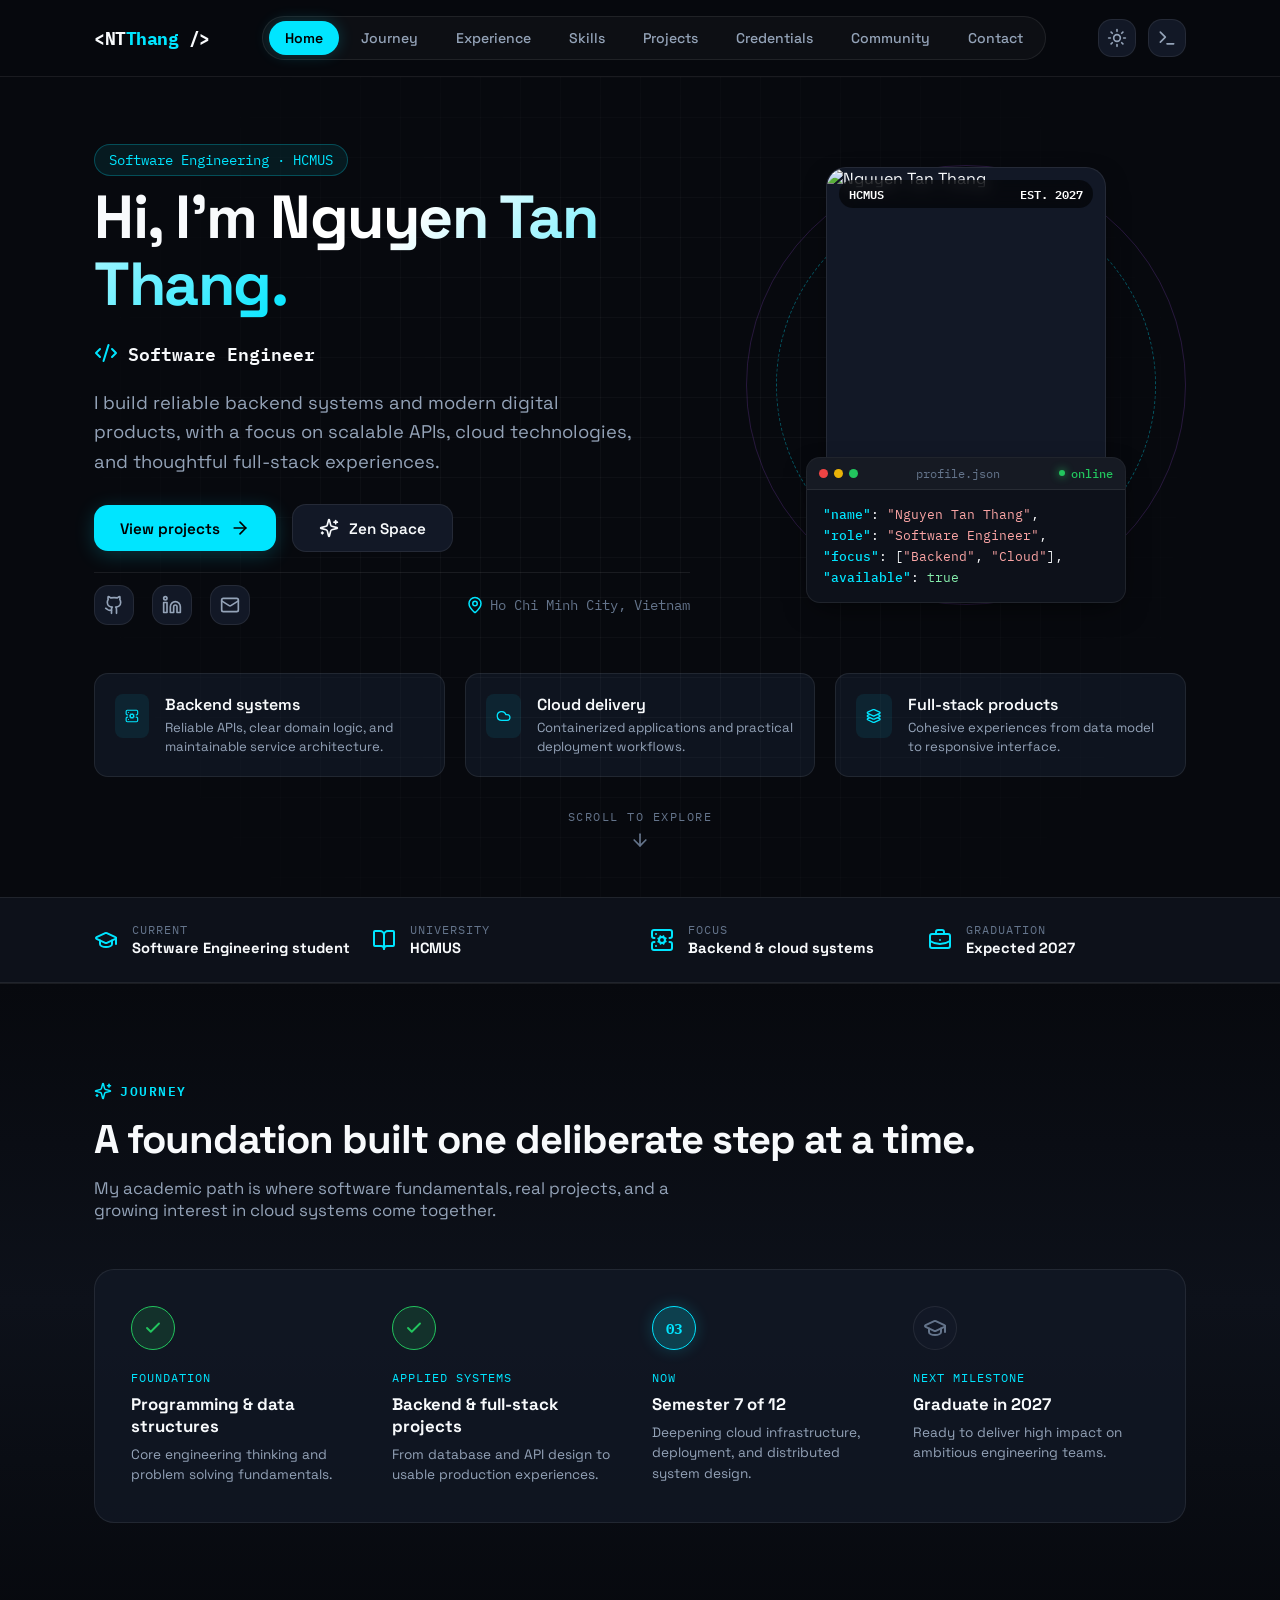
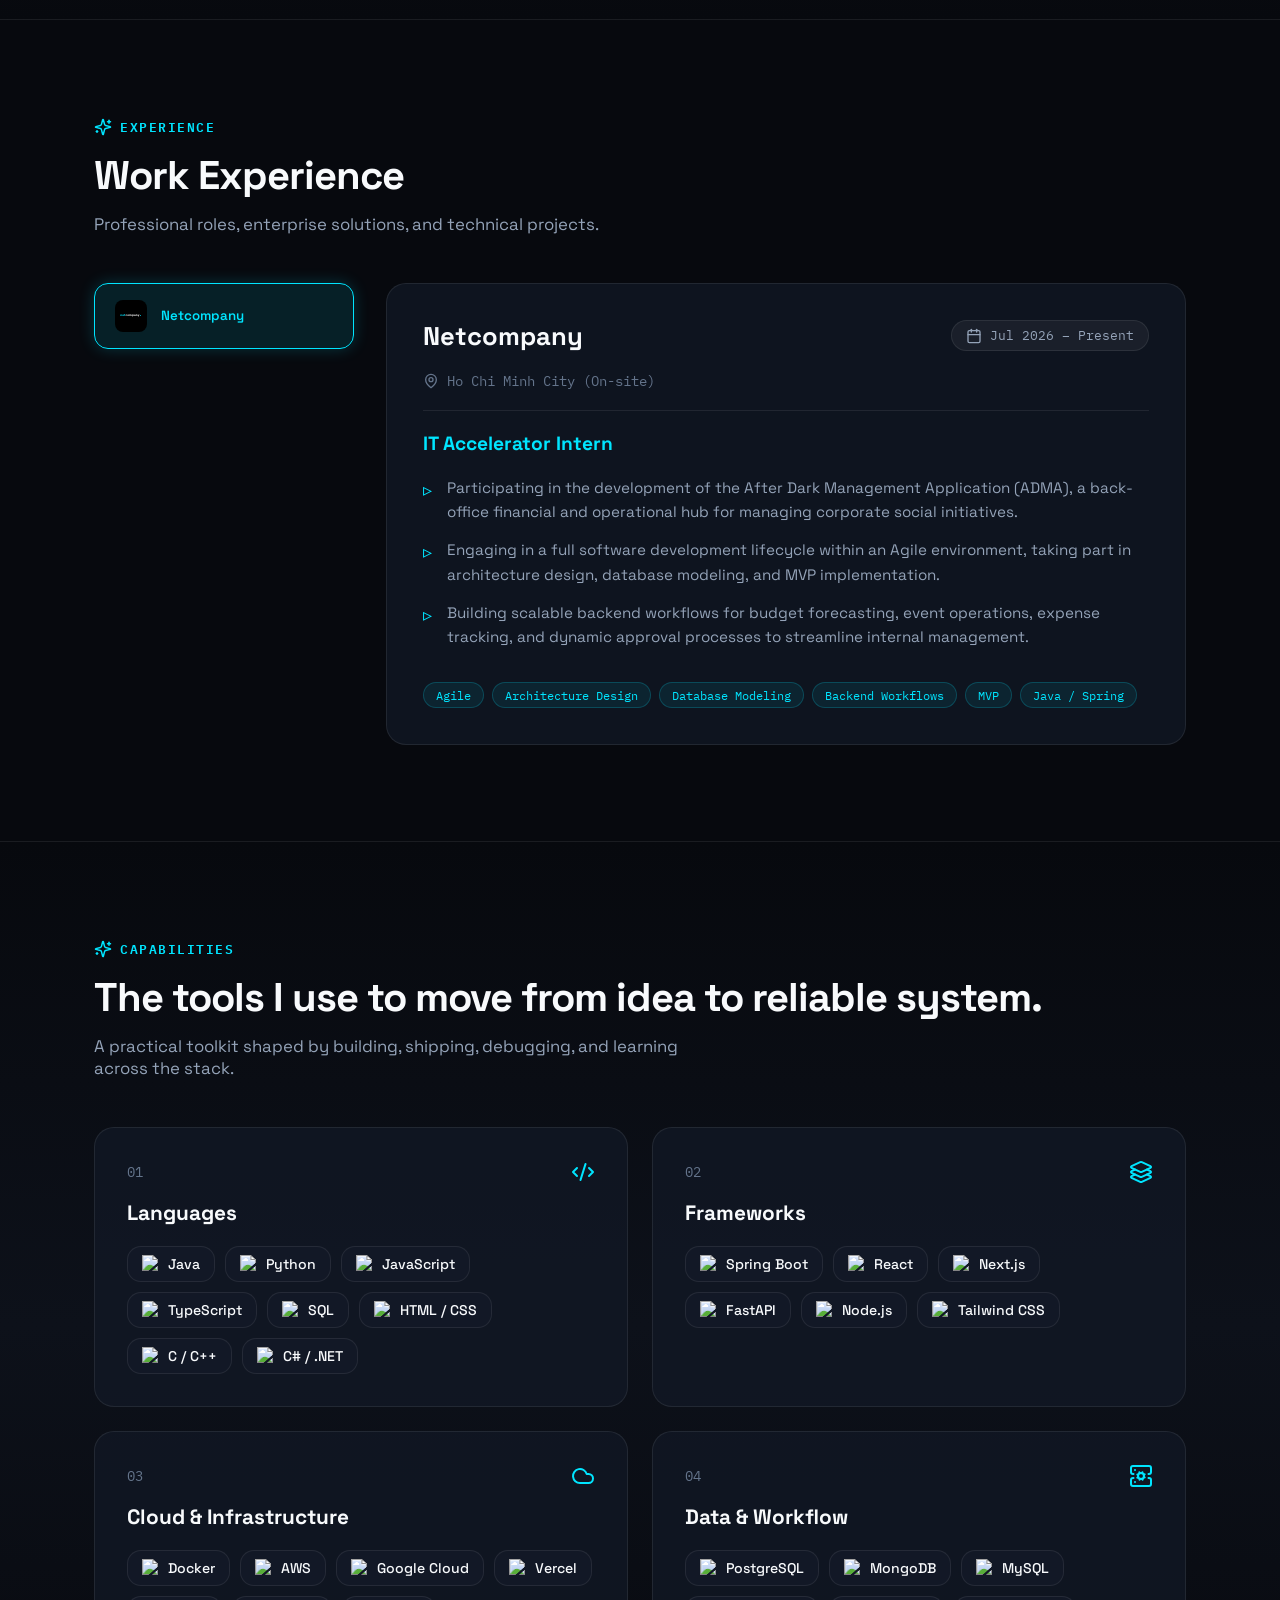
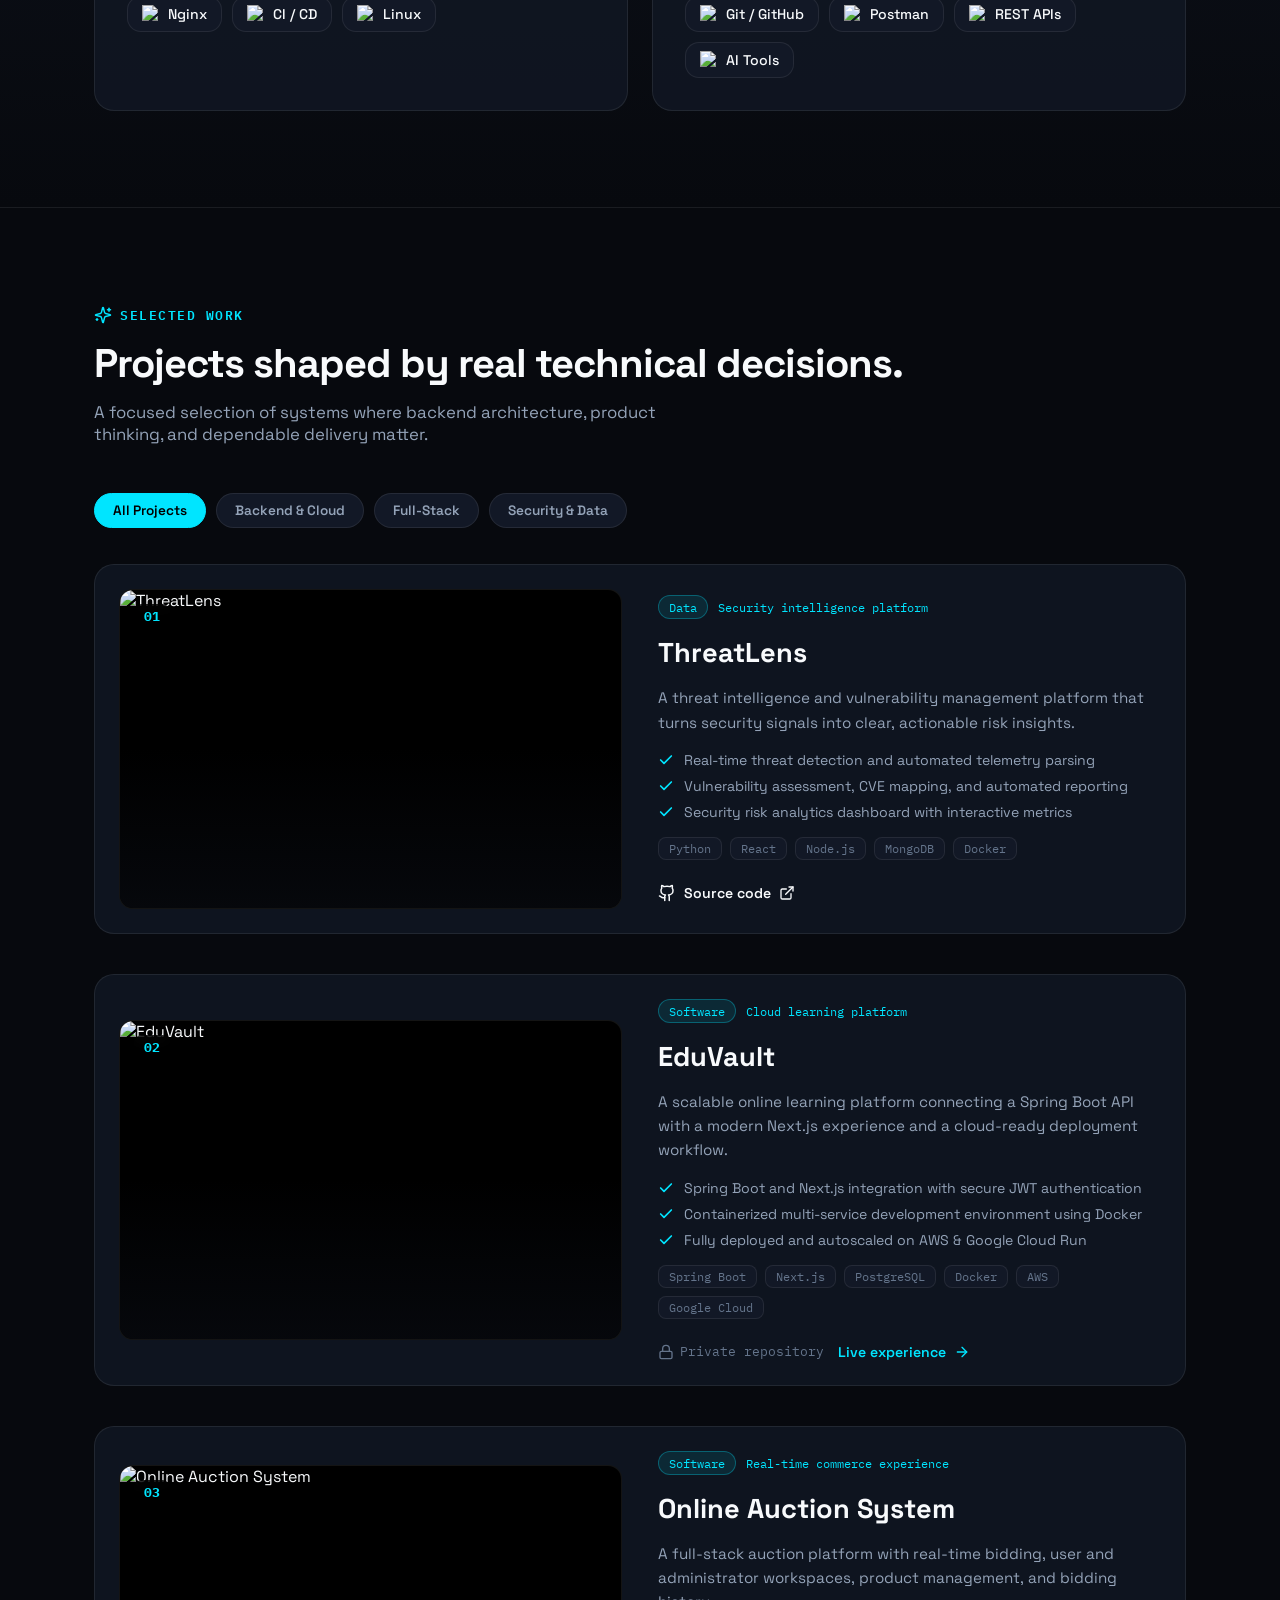
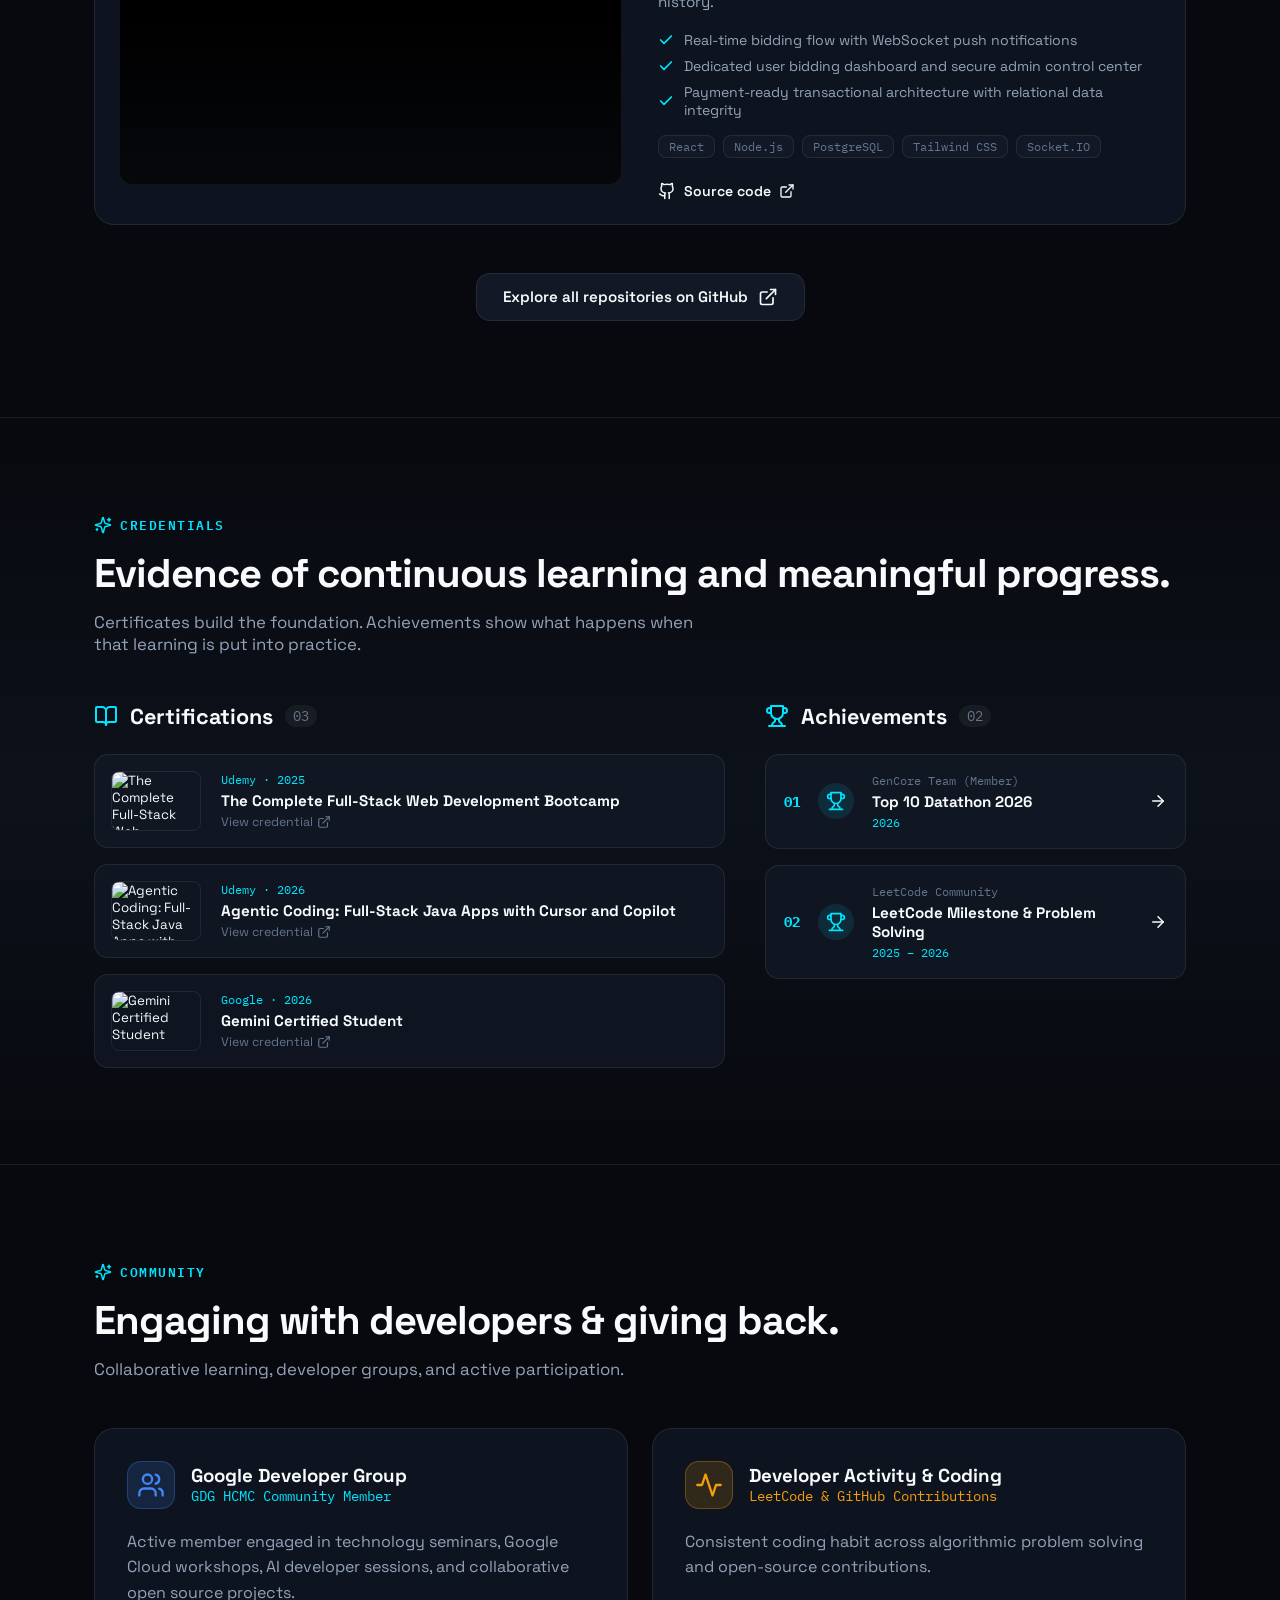
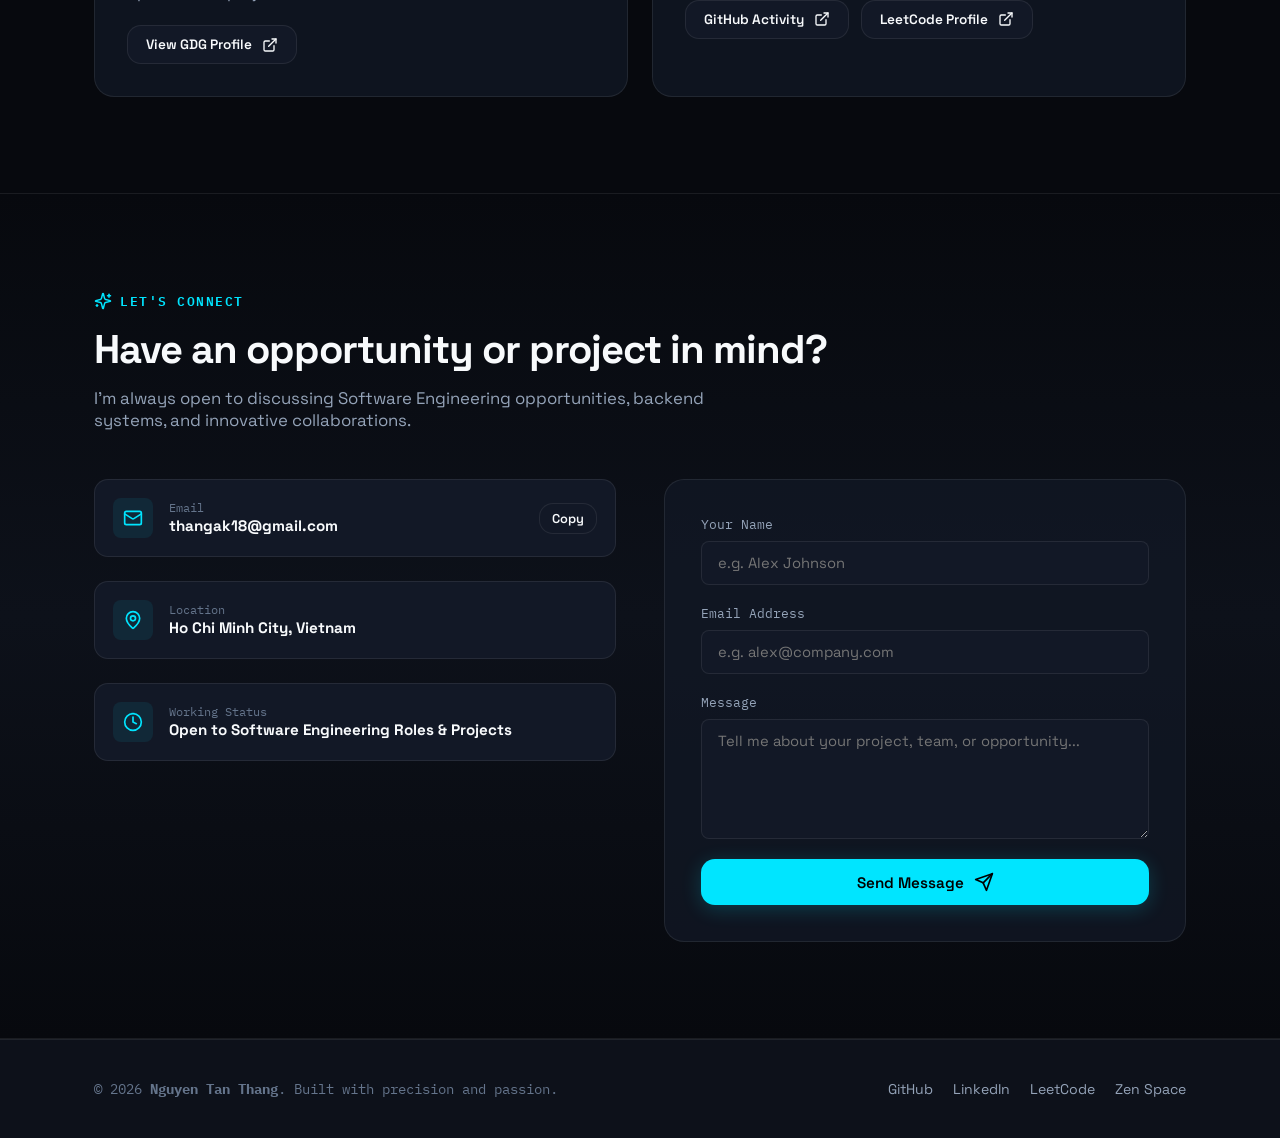
==== index.html @ dc9d1cc6 "feat: initial commit modern personal portfolio website" ====
<!DOCTYPE html>
<html lang="en" data-theme="dark">
<head>
  <meta charset="UTF-8" />
  <meta name="viewport" content="width=device-width, initial-scale=1.0" />
  
  <title>Nguyen Tan Thang - Software Engineer | Portfolio</title>
  <meta name="description" content="Software Engineer focused on Backend systems, Cloud technologies, and Scalable APIs. View portfolio, projects, and credentials." />
  <meta name="author" content="Nguyen Tan Thang" />
  <meta name="keywords" content="Software Engineer, Backend Developer, Full Stack Developer, HCMUS, Java, Spring Boot, Next.js, Cloud" />

  <!-- Open Graph / Meta -->
  <meta property="og:title" content="Nguyen Tan Thang - Software Engineer | Portfolio" />
  <meta property="og:description" content="Software Engineer focused on Backend systems, Cloud technologies, and Scalable APIs." />
  <meta property="og:type" content="website" />
  <meta property="og:url" content="https://thangak18.github.io/" />

  <!-- Stylesheet -->
  <link rel="stylesheet" href="css/style.css" />
  <link rel="icon" href="data:image/svg+xml,<svg xmlns=%22http://www.w3.org/2000/svg%22 viewBox=%220 0 100 100%22><text y=%22.9em%22 font-size=%2290%22>⚡</text></svg>" />
</head>

<body>
  <!-- Top Scroll Progress Indicator -->
  <div class="scroll-progress"></div>

  <!-- Site Header -->
  <header class="site-header">
    <div class="site-header-inner">
      <a class="site-logo" href="#home" aria-label="Portfolio Home">
        <span>&lt;NT<span class="logo-highlight">Thang</span> /&gt;</span>
      </a>

      <!-- Desktop Navigation Menu -->
      <nav class="desktop-nav" aria-label="Primary Navigation">
        <a href="#home" class="is-active">Home</a>
        <a href="#journey">Journey</a>
        <a href="#experience">Experience</a>
        <a href="#skills">Skills</a>
        <a href="#projects">Projects</a>
        <a href="#certificates">Credentials</a>
        <a href="#community">Community</a>
        <a href="#contact">Contact</a>
      </nav>

      <!-- Header Actions -->
      <div class="header-actions">
        <!-- Theme Toggle Button -->
        <button type="button" class="theme-toggle-btn" id="theme-toggle-btn" aria-label="Toggle light or dark theme" title="Toggle theme">
          <svg xmlns="http://www.w3.org/2000/svg" width="20" height="20" viewBox="0 0 24 24" fill="none" stroke="currentColor" stroke-width="2" stroke-linecap="round" stroke-linejoin="round"><circle cx="12" cy="12" r="4"/><path d="M12 2v2"/><path d="M12 20v2"/><path d="m4.93 4.93 1.41 1.41"/><path d="m17.66 17.66 1.41 1.41"/><path d="M2 12h2"/><path d="M20 12h2"/><path d="m6.34 17.66-1.41 1.41"/><path d="m19.07 4.93-1.41 1.41"/></svg>
        </button>

        <!-- CLI Launcher in header -->
        <button type="button" class="cli-toggle-btn" id="terminal-launcher-btn" aria-label="Open Interactive CLI Terminal" title="Open Interactive Terminal (Ctrl + K)">
          <svg xmlns="http://www.w3.org/2000/svg" width="20" height="20" viewBox="0 0 24 24" fill="none" stroke="currentColor" stroke-width="2" stroke-linecap="round" stroke-linejoin="round"><polyline points="4 17 10 11 4 5"></polyline><line x1="12" y1="19" x2="20" y2="19"></line></svg>
        </button>

        <!-- Mobile Menu Toggle Button -->
        <button type="button" class="menu-button" aria-label="Toggle mobile menu">
          <svg xmlns="http://www.w3.org/2000/svg" width="24" height="24" viewBox="0 0 24 24" fill="none" stroke="currentColor" stroke-width="2" stroke-linecap="round" stroke-linejoin="round"><line x1="4" x2="20" y1="12" y2="12"></line><line x1="4" x2="20" y1="6" y2="6"></line><line x1="4" x2="20" y1="18" y2="18"></line></svg>
        </button>
      </div>
    </div>

    <!-- Mobile Drawer Navigation -->
    <div class="mobile-menu">
      <div>
        <div class="mobile-menu-label">Navigation</div>
        <nav aria-label="Mobile Navigation">
          <a href="#home" class="is-active"><span>01</span> Home</a>
          <a href="#journey"><span>02</span> Journey</a>
          <a href="#experience"><span>03</span> Experience</a>
          <a href="#skills"><span>04</span> Skills</a>
          <a href="#projects"><span>05</span> Projects</a>
          <a href="#certificates"><span>06</span> Credentials</a>
          <a href="#community"><span>07</span> Community</a>
          <a href="#contact"><span>08</span> Contact</a>
        </nav>
      </div>

      <a href="assets/images/personal.jpg" target="_blank" class="mobile-resume-link">
        <svg xmlns="http://www.w3.org/2000/svg" width="20" height="20" viewBox="0 0 24 24" fill="none" stroke="currentColor" stroke-width="2" stroke-linecap="round" stroke-linejoin="round"><path d="M21 15v4a2 2 0 0 1-2 2H5a2 2 0 0 1-2-2v-4"></path><polyline points="7 10 12 15 17 10"></polyline><line x1="12" x2="12" y1="15" y2="3"></line></svg>
        Download Resume
      </a>
    </div>
  </header>

  <!-- Main Content Shell -->
  <main>
    <!-- ====================================================================
         1. Hero Section
         ==================================================================== -->
    <section id="home" class="hero-section">
      <div class="hero-grid-pattern" aria-hidden="true"></div>
      
      <div class="portfolio-container">
        <div class="hero-layout">
          <!-- Left Column: Copy & Actions -->
          <div class="hero-copy">
            <div>
              <p class="hero-overline" id="hero-overline">Software Engineering · HCMUS</p>
              <h1 id="hero-headline">Hi, I'm <span>Nguyen Tan Thang.</span></h1>
            </div>

            <div class="hero-role">
              <svg xmlns="http://www.w3.org/2000/svg" width="24" height="24" viewBox="0 0 24 24" fill="none" stroke="currentColor" stroke-width="2" stroke-linecap="round" stroke-linejoin="round"><path d="m18 16 4-4-4-4"></path><path d="m6 8-4 4 4 4"></path><path d="m14.5 4-5 16"></path></svg>
              <span id="hero-role-text">Software Engineer</span>
            </div>

            <p class="hero-description" id="hero-desc">
              I build reliable backend systems and modern digital products, with a focus on scalable APIs, cloud technologies, and thoughtful full-stack experiences.
            </p>

            <div class="hero-actions">
              <a class="portfolio-button portfolio-button-primary" href="#projects">
                View projects
                <svg xmlns="http://www.w3.org/2000/svg" width="20" height="20" viewBox="0 0 24 24" fill="none" stroke="currentColor" stroke-width="2" stroke-linecap="round" stroke-linejoin="round"><path d="M5 12h14"></path><path d="m12 5 7 7-7 7"></path></svg>
              </a>

              <a class="portfolio-button portfolio-button-secondary" href="immersive.html">
                <svg xmlns="http://www.w3.org/2000/svg" width="20" height="20" viewBox="0 0 24 24" fill="none" stroke="currentColor" stroke-width="2" stroke-linecap="round" stroke-linejoin="round"><path d="M9.937 15.5A2 2 0 0 0 8.5 14.063l-6.135-1.582a.5.5 0 0 1 0-.962L8.5 9.936A2 2 0 0 0 9.937 8.5l1.582-6.135a.5.5 0 0 1 .963 0L14.063 8.5A2 2 0 0 0 15.5 9.937l6.135 1.581a.5.5 0 0 1 0 .964L15.5 14.063a2 2 0 0 0-1.437 1.437l-1.582 6.135a.5.5 0 0 1-.963 0z"></path><path d="M20 3v4"></path><path d="M22 5h-4"></path><path d="M4 17v2"></path><path d="M5 18H3"></path></svg>
                Zen Space
              </a>
            </div>

            <div class="hero-socials" aria-label="Social Links">
              <a id="social-github" href="https://github.com/thangak18" target="_blank" rel="noopener noreferrer" aria-label="GitHub Profile" title="GitHub">
                <svg xmlns="http://www.w3.org/2000/svg" width="20" height="20" viewBox="0 0 24 24" fill="none" stroke="currentColor" stroke-width="2" stroke-linecap="round" stroke-linejoin="round"><path d="M15 22v-4a4.8 4.8 0 0 0-1-3.5c3 0 6-2 6-5.5.08-1.25-.27-2.48-1-3.5.28-1.15.28-2.35 0-3.5 0 0-1 0-3 1.5-2.64-.5-5.36-.5-8 0C6 2 5 2 5 2c-.3 1.15-.3 2.35 0 3.5A5.403 5.403 0 0 0 4 9c0 3.5 3 5.5 6 5.5-.39.49-.68 1.05-.85 1.65-.17.6-.22 1.23-.15 1.85v4"></path><path d="M9 18c-4.51 2-5-2-7-2"></path></svg>
              </a>

              <a id="social-linkedin" href="https://www.linkedin.com/in/th%E1%BA%AFng-nguy%E1%BB%85n-598741283/" target="_blank" rel="noopener noreferrer" aria-label="LinkedIn Profile" title="LinkedIn">
                <svg xmlns="http://www.w3.org/2000/svg" width="20" height="20" viewBox="0 0 24 24" fill="none" stroke="currentColor" stroke-width="2" stroke-linecap="round" stroke-linejoin="round"><path d="M16 8a6 6 0 0 1 6 6v7h-4v-7a2 2 0 0 0-2-2 2 2 0 0 0-2 2v7h-4v-7a6 6 0 0 1 6-6z"></path><rect width="4" height="12" x="2" y="9"></rect><circle cx="4" cy="4" r="2"></circle></svg>
              </a>

              <a id="social-email" href="mailto:thangak18@gmail.com" aria-label="Email Contact" title="Send Email">
                <svg xmlns="http://www.w3.org/2000/svg" width="20" height="20" viewBox="0 0 24 24" fill="none" stroke="currentColor" stroke-width="2" stroke-linecap="round" stroke-linejoin="round"><rect width="20" height="16" x="2" y="4" rx="2"></rect><path d="m22 7-8.97 5.7a1.94 1.94 0 0 1-2.06 0L2 7"></path></svg>
              </a>

              <span class="hero-location">
                <svg xmlns="http://www.w3.org/2000/svg" width="18" height="18" viewBox="0 0 24 24" fill="none" stroke="currentColor" stroke-width="2" stroke-linecap="round" stroke-linejoin="round"><path d="M20 10c0 4.993-5.539 10.193-7.399 11.799a1 1 0 0 1-1.202 0C9.539 20.193 4 14.993 4 10a8 8 0 0 1 16 0"></path><circle cx="12" cy="10" r="3"></circle></svg>
                <span id="hero-location-text">Ho Chi Minh City, Vietnam</span>
              </span>
            </div>
          </div>

          <!-- Right Column: Visual Portrait & Terminal Overlay -->
          <div class="hero-visual" aria-label="Nguyen Tan Thang profile visual">
            <div class="portrait-orbit portrait-orbit-one" aria-hidden="true"></div>
            <div class="portrait-orbit portrait-orbit-two" aria-hidden="true"></div>

            <div class="portrait-frame">
              <div class="portrait-meta">
                <span>HCMUS</span>
                <span>EST. 2027</span>
              </div>
              <img src="assets/images/personal.jpg" alt="Nguyen Tan Thang" loading="eager" />
              <div class="portrait-fade" aria-hidden="true"></div>
            </div>

            <!-- Terminal Box Preview -->
            <div class="profile-terminal">
              <div class="terminal-bar">
                <div class="terminal-dots">
                  <span></span><span></span><span></span>
                </div>
                <span>profile.json</span>
                <span class="terminal-status"><i></i> online</span>
              </div>

              <div class="terminal-code">
                <p><b>"name"</b>: <span>"Nguyen Tan Thang"</span>,</p>
                <p><b>"role"</b>: <span>"Software Engineer"</span>,</p>
                <p><b>"focus"</b>: [<span>"Backend"</span>, <span>"Cloud"</span>],</p>
                <p><b>"available"</b>: <em>true</em></p>
              </div>
            </div>
          </div>
        </div>

        <!-- 3 Highlight Focus Cards -->
        <div class="focus-list" id="focus-list-container">
          <!-- Dynamically populated from config.js -->
        </div>

        <!-- Scroll Indicator -->
        <a class="scroll-cue" href="#journey">
          <span>Scroll to explore</span>
          <svg xmlns="http://www.w3.org/2000/svg" width="20" height="20" viewBox="0 0 24 24" fill="none" stroke="currentColor" stroke-width="2" stroke-linecap="round" stroke-linejoin="round"><path d="M12 5v14"></path><path d="m19 12-7 7-7-7"></path></svg>
        </a>
      </div>
    </section>

    <!-- ====================================================================
         Profile Quick Strip
         ==================================================================== -->
    <div class="profile-strip">
      <div class="portfolio-container">
        <div class="profile-strip-grid" id="quick-strip-grid">
          <!-- Dynamically populated from config.js -->
        </div>
      </div>
    </div>

    <!-- ====================================================================
         2. Journey / Academic Roadmap Section
         ==================================================================== -->
    <section id="journey" class="portfolio-section section-surface">
      <div class="portfolio-container">
        <div class="section-heading">
          <div class="section-kicker">
            <svg class="kicker-icon" xmlns="http://www.w3.org/2000/svg" width="24" height="24" viewBox="0 0 24 24" fill="none" stroke="currentColor" stroke-width="2" stroke-linecap="round" stroke-linejoin="round"><path d="M9.937 15.5A2 2 0 0 0 8.5 14.063l-6.135-1.582a.5.5 0 0 1 0-.962L8.5 9.936A2 2 0 0 0 9.937 8.5l1.582-6.135a.5.5 0 0 1 .963 0L14.063 8.5A2 2 0 0 0 15.5 9.937l6.135 1.581a.5.5 0 0 1 0 .964L15.5 14.063a2 2 0 0 0-1.437 1.437l-1.582 6.135a.5.5 0 0 1-.963 0z"></path><path d="M20 3v4"></path><path d="M22 5h-4"></path><path d="M4 17v2"></path><path d="M5 18H3"></path></svg>
            <span>Journey</span>
          </div>
          <h2>A foundation built one deliberate step at a time.</h2>
          <p>My academic path is where software fundamentals, real projects, and a growing interest in cloud systems come together.</p>
        </div>

        <div class="journey-panel" data-glow-card="true">
          <div class="journey-steps" id="journey-steps-container">
            <!-- Dynamically populated from config.js -->
          </div>
        </div>
      </div>
    </section>

    <!-- ====================================================================
         3. Work Experience Section
         ==================================================================== -->
    <section id="experience" class="portfolio-section">
      <div class="portfolio-container">
        <div class="section-heading">
          <div class="section-kicker">
            <svg class="kicker-icon" xmlns="http://www.w3.org/2000/svg" width="24" height="24" viewBox="0 0 24 24" fill="none" stroke="currentColor" stroke-width="2" stroke-linecap="round" stroke-linejoin="round"><path d="M9.937 15.5A2 2 0 0 0 8.5 14.063l-6.135-1.582a.5.5 0 0 1 0-.962L8.5 9.936A2 2 0 0 0 9.937 8.5l1.582-6.135a.5.5 0 0 1 .963 0L14.063 8.5A2 2 0 0 0 15.5 9.937l6.135 1.581a.5.5 0 0 1 0 .964L15.5 14.063a2 2 0 0 0-1.437 1.437l-1.582 6.135a.5.5 0 0 1-.963 0z"></path><path d="M20 3v4"></path><path d="M22 5h-4"></path><path d="M4 17v2"></path><path d="M5 18H3"></path></svg>
            <span>Experience</span>
          </div>
          <h2>Work Experience</h2>
          <p>Professional roles, enterprise solutions, and technical projects.</p>
        </div>

        <div class="experience-layout">
          <div class="experience-tabs" id="experience-tabs-container" role="tablist">
            <!-- Dynamically populated from config.js -->
          </div>

          <div id="experience-card-container">
            <!-- Dynamically populated from config.js -->
          </div>
        </div>
      </div>
    </section>

    <!-- ====================================================================
         4. Capabilities / Skills Section
         ==================================================================== -->
    <section id="skills" class="portfolio-section section-surface">
      <div class="portfolio-container">
        <div class="section-heading">
          <div class="section-kicker">
            <svg class="kicker-icon" xmlns="http://www.w3.org/2000/svg" width="24" height="24" viewBox="0 0 24 24" fill="none" stroke="currentColor" stroke-width="2" stroke-linecap="round" stroke-linejoin="round"><path d="M9.937 15.5A2 2 0 0 0 8.5 14.063l-6.135-1.582a.5.5 0 0 1 0-.962L8.5 9.936A2 2 0 0 0 9.937 8.5l1.582-6.135a.5.5 0 0 1 .963 0L14.063 8.5A2 2 0 0 0 15.5 9.937l6.135 1.581a.5.5 0 0 1 0 .964L15.5 14.063a2 2 0 0 0-1.437 1.437l-1.582 6.135a.5.5 0 0 1-.963 0z"></path><path d="M20 3v4"></path><path d="M22 5h-4"></path><path d="M4 17v2"></path><path d="M5 18H3"></path></svg>
            <span>Capabilities</span>
          </div>
          <h2>The tools I use to move from idea to reliable system.</h2>
          <p>A practical toolkit shaped by building, shipping, debugging, and learning across the stack.</p>
        </div>

        <div class="skills-grid" id="skills-grid-container">
          <!-- Dynamically populated from config.js -->
        </div>
      </div>
    </section>

    <!-- ====================================================================
         5. Projects / Selected Work Section
         ==================================================================== -->
    <section id="projects" class="portfolio-section">
      <div class="portfolio-container">
        <div class="section-heading">
          <div class="section-kicker">
            <svg class="kicker-icon" xmlns="http://www.w3.org/2000/svg" width="24" height="24" viewBox="0 0 24 24" fill="none" stroke="currentColor" stroke-width="2" stroke-linecap="round" stroke-linejoin="round"><path d="M9.937 15.5A2 2 0 0 0 8.5 14.063l-6.135-1.582a.5.5 0 0 1 0-.962L8.5 9.936A2 2 0 0 0 9.937 8.5l1.582-6.135a.5.5 0 0 1 .963 0L14.063 8.5A2 2 0 0 0 15.5 9.937l6.135 1.581a.5.5 0 0 1 0 .964L15.5 14.063a2 2 0 0 0-1.437 1.437l-1.582 6.135a.5.5 0 0 1-.963 0z"></path><path d="M20 3v4"></path><path d="M22 5h-4"></path><path d="M4 17v2"></path><path d="M5 18H3"></path></svg>
            <span>Selected Work</span>
          </div>
          <h2>Projects shaped by real technical decisions.</h2>
          <p>A focused selection of systems where backend architecture, product thinking, and dependable delivery matter.</p>
        </div>

        <!-- Filter Buttons -->
        <div class="project-filters">
          <button type="button" class="filter-btn is-active" data-filter="all">All Projects</button>
          <button type="button" class="filter-btn" data-filter="backend">Backend &amp; Cloud</button>
          <button type="button" class="filter-btn" data-filter="fullstack">Full-Stack</button>
          <button type="button" class="filter-btn" data-filter="security">Security &amp; Data</button>
        </div>

        <!-- Project Cards List -->
        <div class="projects-list" id="projects-list-container">
          <!-- Dynamically populated from config.js -->
        </div>

        <div class="section-cta">
          <a class="portfolio-button portfolio-button-secondary" href="https://github.com/thangak18?tab=repositories" target="_blank" rel="noopener noreferrer">
            Explore all repositories on GitHub
            <svg xmlns="http://www.w3.org/2000/svg" width="20" height="20" viewBox="0 0 24 24" fill="none" stroke="currentColor" stroke-width="2" stroke-linecap="round" stroke-linejoin="round"><path d="M15 3h6v6"/><path d="M10 14 21 3"/><path d="M18 13v6a2 2 0 0 1-2 2H5a2 2 0 0 1-2-2V8a2 2 0 0 1 2-2h6"/></svg>
          </a>
        </div>
      </div>
    </section>

    <!-- ====================================================================
         6. Credentials & Achievements Section
         ==================================================================== -->
    <section id="certificates" class="portfolio-section section-surface">
      <div class="portfolio-container">
        <div class="section-heading">
          <div class="section-kicker">
            <svg class="kicker-icon" xmlns="http://www.w3.org/2000/svg" width="24" height="24" viewBox="0 0 24 24" fill="none" stroke="currentColor" stroke-width="2" stroke-linecap="round" stroke-linejoin="round"><path d="M9.937 15.5A2 2 0 0 0 8.5 14.063l-6.135-1.582a.5.5 0 0 1 0-.962L8.5 9.936A2 2 0 0 0 9.937 8.5l1.582-6.135a.5.5 0 0 1 .963 0L14.063 8.5A2 2 0 0 0 15.5 9.937l6.135 1.581a.5.5 0 0 1 0 .964L15.5 14.063a2 2 0 0 0-1.437 1.437l-1.582 6.135a.5.5 0 0 1-.963 0z"></path><path d="M20 3v4"></path><path d="M22 5h-4"></path><path d="M4 17v2"></path><path d="M5 18H3"></path></svg>
            <span>Credentials</span>
          </div>
          <h2>Evidence of continuous learning and meaningful progress.</h2>
          <p>Certificates build the foundation. Achievements show what happens when that learning is put into practice.</p>
        </div>

        <div class="credentials-layout">
          <!-- Certifications Column -->
          <div>
            <div class="subsection-heading">
              <svg xmlns="http://www.w3.org/2000/svg" width="24" height="24" viewBox="0 0 24 24" fill="none" stroke="currentColor" stroke-width="2" stroke-linecap="round" stroke-linejoin="round"><path d="M12 7v14"></path><path d="M3 18a1 1 0 0 1-1-1V4a1 1 0 0 1 1-1h5a4 4 0 0 1 4 4 4 4 0 0 1 4-4h5a1 1 0 0 1 1 1v13a1 1 0 0 1-1 1h-6a3 3 0 0 0-3 3 3 3 0 0 0-3-3z"></path></svg>
              <h3>Certifications</h3>
              <span>03</span>
            </div>

            <div class="certificate-grid" id="certificates-list-container">
              <!-- Dynamically populated from config.js -->
            </div>
          </div>

          <!-- Achievements Column -->
          <div>
            <div class="subsection-heading">
              <svg xmlns="http://www.w3.org/2000/svg" width="24" height="24" viewBox="0 0 24 24" fill="none" stroke="currentColor" stroke-width="2" stroke-linecap="round" stroke-linejoin="round"><path d="M6 9H4.5a2.5 2.5 0 0 1 0-5H6"></path><path d="M18 9h1.5a2.5 2.5 0 0 0 0-5H18"></path><path d="M4 22h16"></path><path d="M10 14.66V17c0 .55-.47.98-.97 1.21C7.85 18.75 7 20.24 7 22"></path><path d="M14 14.66V17c0 .55.47.98.97 1.21C16.15 18.75 17 20.24 17 22"></path><path d="M18 2H6v7a6 6 0 0 0 12 0V2Z"></path></svg>
              <h3>Achievements</h3>
              <span>02</span>
            </div>

            <div class="achievement-list" id="achievements-list-container">
              <!-- Dynamically populated from config.js -->
            </div>
          </div>
        </div>
      </div>
    </section>

    <!-- ====================================================================
         7. Community Section
         ==================================================================== -->
    <section id="community" class="portfolio-section">
      <div class="portfolio-container">
        <div class="section-heading">
          <div class="section-kicker">
            <svg class="kicker-icon" xmlns="http://www.w3.org/2000/svg" width="24" height="24" viewBox="0 0 24 24" fill="none" stroke="currentColor" stroke-width="2" stroke-linecap="round" stroke-linejoin="round"><path d="M9.937 15.5A2 2 0 0 0 8.5 14.063l-6.135-1.582a.5.5 0 0 1 0-.962L8.5 9.936A2 2 0 0 0 9.937 8.5l1.582-6.135a.5.5 0 0 1 .963 0L14.063 8.5A2 2 0 0 0 15.5 9.937l6.135 1.581a.5.5 0 0 1 0 .964L15.5 14.063a2 2 0 0 0-1.437 1.437l-1.582 6.135a.5.5 0 0 1-.963 0z"></path><path d="M20 3v4"></path><path d="M22 5h-4"></path><path d="M4 17v2"></path><path d="M5 18H3"></path></svg>
            <span>Community</span>
          </div>
          <h2>Engaging with developers &amp; giving back.</h2>
          <p>Collaborative learning, developer groups, and active participation.</p>
        </div>

        <div class="community-grid" id="community-grid-container">
          <!-- Dynamically populated from config.js -->
        </div>
      </div>
    </section>

    <!-- ====================================================================
         8. Contact Section
         ==================================================================== -->
    <section id="contact" class="portfolio-section section-surface">
      <div class="portfolio-container">
        <div class="section-heading">
          <div class="section-kicker">
            <svg class="kicker-icon" xmlns="http://www.w3.org/2000/svg" width="24" height="24" viewBox="0 0 24 24" fill="none" stroke="currentColor" stroke-width="2" stroke-linecap="round" stroke-linejoin="round"><path d="M9.937 15.5A2 2 0 0 0 8.5 14.063l-6.135-1.582a.5.5 0 0 1 0-.962L8.5 9.936A2 2 0 0 0 9.937 8.5l1.582-6.135a.5.5 0 0 1 .963 0L14.063 8.5A2 2 0 0 0 15.5 9.937l6.135 1.581a.5.5 0 0 1 0 .964L15.5 14.063a2 2 0 0 0-1.437 1.437l-1.582 6.135a.5.5 0 0 1-.963 0z"></path><path d="M20 3v4"></path><path d="M22 5h-4"></path><path d="M4 17v2"></path><path d="M5 18H3"></path></svg>
            <span>Let's Connect</span>
          </div>
          <h2>Have an opportunity or project in mind?</h2>
          <p>I'm always open to discussing Software Engineering opportunities, backend systems, and innovative collaborations.</p>
        </div>

        <div class="contact-layout">
          <!-- Contact Info Cards -->
          <div class="contact-info">
            <div class="contact-card-box">
              <div class="contact-card-icon">
                <svg xmlns="http://www.w3.org/2000/svg" width="20" height="20" viewBox="0 0 24 24" fill="none" stroke="currentColor" stroke-width="2" stroke-linecap="round" stroke-linejoin="round"><rect width="20" height="16" x="2" y="4" rx="2"></rect><path d="m22 7-8.97 5.7a1.94 1.94 0 0 1-2.06 0L2 7"></path></svg>
              </div>
              <div class="contact-card-text">
                <small>Email</small>
                <strong>thangak18@gmail.com</strong>
              </div>
              <button type="button" id="copy-email-btn" class="portfolio-button portfolio-button-secondary" style="margin-left: auto; padding: 6px 12px; font-size: 0.8rem;">
                Copy
              </button>
            </div>

            <div class="contact-card-box">
              <div class="contact-card-icon">
                <svg xmlns="http://www.w3.org/2000/svg" width="20" height="20" viewBox="0 0 24 24" fill="none" stroke="currentColor" stroke-width="2" stroke-linecap="round" stroke-linejoin="round"><path d="M20 10c0 4.993-5.539 10.193-7.399 11.799a1 1 0 0 1-1.202 0C9.539 20.193 4 14.993 4 10a8 8 0 0 1 16 0"></path><circle cx="12" cy="10" r="3"></circle></svg>
              </div>
              <div class="contact-card-text">
                <small>Location</small>
                <strong>Ho Chi Minh City, Vietnam</strong>
              </div>
            </div>

            <div class="contact-card-box">
              <div class="contact-card-icon">
                <svg xmlns="http://www.w3.org/2000/svg" width="20" height="20" viewBox="0 0 24 24" fill="none" stroke="currentColor" stroke-width="2" stroke-linecap="round" stroke-linejoin="round"><circle cx="12" cy="12" r="10"></circle><polyline points="12 6 12 12 16 14"></polyline></svg>
              </div>
              <div class="contact-card-text">
                <small>Working Status</small>
                <strong>Open to Software Engineering Roles &amp; Projects</strong>
              </div>
            </div>
          </div>

          <!-- Contact Form -->
          <form class="contact-form" id="contact-form" data-glow-card="true">
            <div class="form-group">
              <label for="contact-name">Your Name</label>
              <input type="text" id="contact-name" class="form-control" placeholder="e.g. Alex Johnson" required />
            </div>

            <div class="form-group">
              <label for="contact-email">Email Address</label>
              <input type="email" id="contact-email" class="form-control" placeholder="e.g. alex@company.com" required />
            </div>

            <div class="form-group">
              <label for="contact-message">Message</label>
              <textarea id="contact-message" class="form-control" placeholder="Tell me about your project, team, or opportunity..." required></textarea>
            </div>

            <button type="submit" class="portfolio-button portfolio-button-primary" style="width: 100%;">
              Send Message
              <svg xmlns="http://www.w3.org/2000/svg" width="20" height="20" viewBox="0 0 24 24" fill="none" stroke="currentColor" stroke-width="2" stroke-linecap="round" stroke-linejoin="round"><line x1="22" y1="2" x2="11" y2="13"></line><polygon points="22 2 15 22 11 13 2 9 22 2"></polygon></svg>
            </button>
          </form>
        </div>
      </div>
    </section>
  </main>

  <!-- Site Footer -->
  <footer class="site-footer">
    <div class="portfolio-container footer-inner">
      <p class="footer-copy">
        &copy; 2026 <strong>Nguyen Tan Thang</strong>. Built with precision and passion.
      </p>

      <div class="footer-links">
        <a href="https://github.com/thangak18" target="_blank" rel="noopener noreferrer">GitHub</a>
        <a href="https://www.linkedin.com/in/th%E1%BA%AFng-nguy%E1%BB%85n-598741283/" target="_blank" rel="noopener noreferrer">LinkedIn</a>
        <a href="https://leetcode.com/u/thangnguyen23/" target="_blank" rel="noopener noreferrer">LeetCode</a>
        <a href="immersive.html">Zen Space</a>
      </div>
    </div>
  </footer>

  <!-- ====================================================================
       General Modal Dialog for Certifications & Achievements
       ==================================================================== -->
  <div class="modal-backdrop" id="general-modal-backdrop" role="dialog" aria-modal="true">
    <div class="modal-box">
      <div class="modal-header">
        <h3 id="modal-title">Credential Details</h3>
        <button type="button" class="modal-close-btn" id="modal-close-btn" aria-label="Close dialog">
          <svg xmlns="http://www.w3.org/2000/svg" width="20" height="20" viewBox="0 0 24 24" fill="none" stroke="currentColor" stroke-width="2" stroke-linecap="round" stroke-linejoin="round"><line x1="18" y1="6" x2="6" y2="18"></line><line x1="6" y1="6" x2="18" y2="18"></line></svg>
        </button>
      </div>
      <div class="modal-body" id="modal-body-content">
        <!-- Content injected dynamically -->
      </div>
    </div>
  </div>

  <!-- ====================================================================
       Interactive CLI Terminal Modal
       ==================================================================== -->
  <div class="terminal-modal" id="terminal-modal" role="dialog" aria-label="Developer CLI Terminal">
    <div class="terminal-modal-header">
      <div class="terminal-dots">
        <span></span><span></span><span></span>
      </div>
      <span>thang@shell: ~ (interactive CLI)</span>
      <button type="button" id="terminal-close-btn" class="modal-close-btn" aria-label="Close terminal">
        <svg xmlns="http://www.w3.org/2000/svg" width="16" height="16" viewBox="0 0 24 24" fill="none" stroke="currentColor" stroke-width="2" stroke-linecap="round" stroke-linejoin="round"><line x1="18" y1="6" x2="6" y2="18"></line><line x1="6" y1="6" x2="18" y2="18"></line></svg>
      </button>
    </div>

    <div class="terminal-output" id="terminal-cli-output">
      <div style="color: var(--accent-cyan); font-weight: bold; margin-bottom: 8px;">
        Welcome to Nguyen Tan Thang's Terminal CLI v2.0
      </div>
      <div style="color: var(--text-muted); margin-bottom: 12px;">
        Type <span style="color: var(--accent-cyan);">help</span> to view available commands or try <span style="color: var(--accent-cyan);">skills</span>, <span style="color: var(--accent-cyan);">projects</span>, <span style="color: var(--accent-cyan);">matrix</span>, <span style="color: #f43f5e;">sudo hire-me</span>.
      </div>
    </div>

    <div class="terminal-input-row">
      <span class="terminal-prompt">&gt;</span>
      <input type="text" id="terminal-cli-input" class="terminal-input" placeholder="Type command..." autocomplete="off" spellcheck="false" />
    </div>
  </div>

  <!-- Scripts -->
  <script src="js/config.js"></script>
  <script src="js/terminal.js"></script>
  <script src="js/main.js"></script>
</body>
</html>
---- css/style.css ----
/* ==========================================================================
   PORTFOLIO STYLESHEET - INSPIRED BY PORFOLIO.ID.VN
   Design: Modern Cyberpunk / Minimal Tech / Glowing Cards / Terminal UI
   ========================================================================== */

@import url('https://fonts.googleapis.com/css2?family=IBM+Plex+Mono:ital,wght@0,300;0,400;0,500;0,600;0,700;1,400&family=Space+Grotesk:wght@300;400;500;600;700&display=swap');

:root {
  /* Color Palette - Dark Mode (Default) */
  --bg-primary: #07090e;
  --bg-secondary: #0d111a;
  --bg-surface: #121826;
  --bg-card: rgba(18, 24, 38, 0.75);
  --bg-card-hover: rgba(26, 35, 56, 0.85);
  --bg-glass: rgba(7, 9, 14, 0.82);

  --border-color: rgba(255, 255, 255, 0.08);
  --border-glow: rgba(0, 229, 255, 0.35);
  --border-focus: #00e5ff;

  --text-primary: #f8fafc;
  --text-secondary: #94a3b8;
  --text-muted: #64748b;
  --text-accent: #00e5ff;
  --text-accent-secondary: #a855f7;

  --accent-cyan: #00e5ff;
  --accent-cyan-glow: rgba(0, 229, 255, 0.2);
  --accent-blue: #3b82f6;
  --accent-purple: #a855f7;
  --accent-emerald: #10b981;

  --font-sans: 'Space Grotesk', -apple-system, BlinkMacSystemFont, "Segoe UI", Roboto, sans-serif;
  --font-mono: 'IBM Plex Mono', monospace;

  --radius-sm: 8px;
  --radius-md: 14px;
  --radius-lg: 20px;
  --radius-full: 9999px;

  --shadow-subtle: 0 4px 20px -2px rgba(0, 0, 0, 0.5);
  --shadow-glow: 0 0 35px -5px rgba(0, 229, 255, 0.25);
  --shadow-card: 0 10px 30px -10px rgba(0, 0, 0, 0.7);

  --transition-fast: 0.15s ease;
  --transition-normal: 0.25s cubic-bezier(0.16, 1, 0.3, 1);
  --transition-smooth: 0.4s cubic-bezier(0.16, 1, 0.3, 1);

  --mouse-x: 50%;
  --mouse-y: 50%;
}

/* Light Theme Variables */
[data-theme="light"] {
  --bg-primary: #f8fafc;
  --bg-secondary: #f1f5f9;
  --bg-surface: #ffffff;
  --bg-card: rgba(255, 255, 255, 0.85);
  --bg-card-hover: rgba(255, 255, 255, 1);
  --bg-glass: rgba(248, 250, 252, 0.85);

  --border-color: rgba(0, 0, 0, 0.08);
  --border-glow: rgba(0, 150, 200, 0.4);
  --border-focus: #0284c7;

  --text-primary: #0f172a;
  --text-secondary: #475569;
  --text-muted: #64748b;
  --text-accent: #0284c7;

  --accent-cyan: #0284c7;
  --accent-cyan-glow: rgba(2, 132, 199, 0.15);
  --shadow-subtle: 0 4px 20px -2px rgba(0, 0, 0, 0.08);
  --shadow-glow: 0 0 30px -5px rgba(2, 132, 199, 0.2);
  --shadow-card: 0 10px 25px -5px rgba(0, 0, 0, 0.06);
}

/* ==========================================================================
   Base & Reset
   ========================================================================== */
*, *::before, *::after {
  box-sizing: border-box;
  margin: 0;
  padding: 0;
}

html {
  font-family: var(--font-sans);
  background-color: var(--bg-primary);
  color: var(--text-primary);
  scroll-behavior: smooth;
  scroll-padding-top: 80px;
  -webkit-font-smoothing: antialiased;
  -moz-osx-font-smoothing: grayscale;
}

body {
  min-height: 100vh;
  display: flex;
  flex-direction: column;
  overflow-x: hidden;
  background: var(--bg-primary);
  position: relative;
}

::selection {
  background-color: var(--accent-cyan);
  color: #000000;
}

a {
  color: inherit;
  text-decoration: none;
}

button {
  font-family: inherit;
  background: none;
  border: none;
  cursor: pointer;
  color: inherit;
}

img, svg {
  display: block;
  max-width: 100%;
}

/* ==========================================================================
   Layout Containers
   ========================================================================== */
.portfolio-container {
  width: 100%;
  max-width: 1140px;
  margin-left: auto;
  margin-right: auto;
  padding-left: 24px;
  padding-right: 24px;
}

.portfolio-section {
  padding: 96px 0;
  position: relative;
}

.section-surface {
  background: linear-gradient(180deg, var(--bg-primary) 0%, var(--bg-secondary) 50%, var(--bg-primary) 100%);
  border-top: 1px solid var(--border-color);
  border-bottom: 1px solid var(--border-color);
}

/* ==========================================================================
   Scroll Progress Bar
   ========================================================================== */
.scroll-progress {
  position: fixed;
  top: 0;
  left: 0;
  height: 3px;
  width: 100%;
  background: linear-gradient(90deg, var(--accent-cyan), var(--accent-purple), var(--accent-emerald));
  transform-origin: left;
  transform: scaleX(0);
  z-index: 1000;
  box-shadow: 0 0 10px var(--accent-cyan);
  transition: transform 0.1s ease-out;
}

/* ==========================================================================
   Header & Navigation
   ========================================================================== */
.site-header {
  position: sticky;
  top: 0;
  z-index: 900;
  background: var(--bg-glass);
  backdrop-filter: blur(16px);
  -webkit-backdrop-filter: blur(16px);
  border-bottom: 1px solid var(--border-color);
  transition: all var(--transition-normal);
}

.site-header-inner {
  max-width: 1140px;
  margin: 0 auto;
  padding: 16px 24px;
  display: flex;
  align-items: center;
  justify-content: space-between;
}

.site-logo {
  display: flex;
  align-items: center;
  gap: 10px;
  font-family: var(--font-mono);
  font-weight: 700;
  font-size: 1.15rem;
  letter-spacing: -0.5px;
  color: var(--text-primary);
  transition: opacity var(--transition-fast);
}

.site-logo span.logo-highlight {
  color: var(--accent-cyan);
}

.site-logo:hover {
  opacity: 0.85;
}

.desktop-nav {
  display: flex;
  align-items: center;
  gap: 6px;
  background: rgba(255, 255, 255, 0.03);
  padding: 4px 6px;
  border-radius: var(--radius-full);
  border: 1px solid var(--border-color);
}

.desktop-nav a {
  font-size: 0.88rem;
  font-weight: 500;
  padding: 8px 16px;
  border-radius: var(--radius-full);
  color: var(--text-secondary);
  transition: all var(--transition-fast);
}

.desktop-nav a:hover {
  color: var(--text-primary);
  background: rgba(255, 255, 255, 0.05);
}

.desktop-nav a.is-active {
  color: #000000;
  background: var(--accent-cyan);
  font-weight: 600;
  box-shadow: 0 0 16px var(--accent-cyan-glow);
}

[data-theme="light"] .desktop-nav a.is-active {
  color: #ffffff;
}

.header-actions {
  display: flex;
  align-items: center;
  gap: 12px;
}

.theme-toggle-btn, .cli-toggle-btn {
  display: flex;
  align-items: center;
  justify-content: center;
  width: 38px;
  height: 38px;
  border-radius: var(--radius-md);
  border: 1px solid var(--border-color);
  background: var(--bg-surface);
  color: var(--text-secondary);
  transition: all var(--transition-fast);
}

.theme-toggle-btn:hover, .cli-toggle-btn:hover {
  color: var(--accent-cyan);
  border-color: var(--border-glow);
  box-shadow: var(--shadow-glow);
}

.menu-button {
  display: none;
  align-items: center;
  justify-content: center;
  width: 40px;
  height: 40px;
  border-radius: var(--radius-md);
  border: 1px solid var(--border-color);
  background: var(--bg-surface);
  color: var(--text-primary);
}

/* Mobile Navigation Drawer */
.mobile-menu {
  display: none;
  position: fixed;
  top: 71px;
  left: 0;
  width: 100%;
  height: calc(100vh - 71px);
  background: var(--bg-primary);
  border-top: 1px solid var(--border-color);
  padding: 24px;
  flex-direction: column;
  justify-content: space-between;
  transform: translateY(-100%);
  opacity: 0;
  pointer-events: none;
  transition: all var(--transition-smooth);
  z-index: 850;
  overflow-y: auto;
}

.mobile-menu.is-open {
  transform: translateY(0);
  opacity: 1;
  pointer-events: auto;
}

.mobile-menu-label {
  font-family: var(--font-mono);
  font-size: 0.75rem;
  text-transform: uppercase;
  letter-spacing: 2px;
  color: var(--text-muted);
  margin-bottom: 16px;
}

.mobile-menu nav {
  display: flex;
  flex-direction: column;
  gap: 12px;
}

.mobile-menu nav a {
  display: flex;
  align-items: center;
  gap: 16px;
  font-size: 1.25rem;
  font-weight: 600;
  padding: 12px 16px;
  border-radius: var(--radius-md);
  color: var(--text-secondary);
  border: 1px solid transparent;
}

.mobile-menu nav a span {
  font-family: var(--font-mono);
  font-size: 0.85rem;
  color: var(--accent-cyan);
}

.mobile-menu nav a.is-active {
  color: var(--accent-cyan);
  background: rgba(0, 229, 255, 0.08);
  border-color: var(--border-glow);
}

.mobile-resume-link {
  display: flex;
  align-items: center;
  justify-content: center;
  gap: 8px;
  margin-top: 24px;
  padding: 14px;
  background: var(--accent-cyan);
  color: #000000;
  font-weight: 600;
  border-radius: var(--radius-md);
}

/* ==========================================================================
   Hero Section
   ========================================================================== */
.hero-section {
  position: relative;
  min-height: calc(100vh - 80px);
  display: flex;
  flex-direction: column;
  justify-content: center;
  padding: 60px 0 40px;
  overflow: hidden;
}

.hero-grid-pattern {
  position: absolute;
  top: 0;
  left: 0;
  width: 100%;
  height: 100%;
  background-image: 
    linear-gradient(to right, rgba(255, 255, 255, 0.03) 1px, transparent 1px),
    linear-gradient(to bottom, rgba(255, 255, 255, 0.03) 1px, transparent 1px);
  background-size: 40px 40px;
  mask-image: radial-gradient(circle at center, black 30%, transparent 80%);
  -webkit-mask-image: radial-gradient(circle at center, black 30%, transparent 80%);
  pointer-events: none;
  z-index: 0;
}

.hero-layout {
  position: relative;
  z-index: 1;
  display: grid;
  grid-template-columns: 1.15fr 0.85fr;
  gap: 56px;
  align-items: center;
}

.hero-copy {
  display: flex;
  flex-direction: column;
  gap: 20px;
}

.hero-overline {
  display: inline-flex;
  align-items: center;
  gap: 8px;
  font-family: var(--font-mono);
  font-size: 0.85rem;
  color: var(--accent-cyan);
  background: rgba(0, 229, 255, 0.08);
  border: 1px solid rgba(0, 229, 255, 0.25);
  padding: 6px 14px;
  border-radius: var(--radius-full);
  margin-bottom: 8px;
  width: fit-content;
}

.hero-copy h1 {
  font-size: clamp(2.4rem, 5vw, 3.8rem);
  font-weight: 700;
  line-height: 1.1;
  letter-spacing: -1.5px;
}

.hero-copy h1 span {
  background: linear-gradient(135deg, #ffffff 30%, var(--accent-cyan) 100%);
  -webkit-background-clip: text;
  -webkit-text-fill-color: transparent;
}

[data-theme="light"] .hero-copy h1 span {
  background: linear-gradient(135deg, #0f172a 30%, var(--accent-cyan) 100%);
  -webkit-background-clip: text;
  -webkit-text-fill-color: transparent;
}

.hero-role {
  display: inline-flex;
  align-items: center;
  gap: 10px;
  font-family: var(--font-mono);
  font-size: 1.1rem;
  font-weight: 600;
  color: var(--text-primary);
}

.hero-role svg {
  color: var(--accent-cyan);
}

.hero-description {
  font-size: 1.15rem;
  line-height: 1.6;
  color: var(--text-secondary);
  max-width: 540px;
}

.hero-actions {
  display: flex;
  align-items: center;
  gap: 16px;
  flex-wrap: wrap;
  margin-top: 8px;
}

.portfolio-button {
  display: inline-flex;
  align-items: center;
  justify-content: center;
  gap: 10px;
  padding: 13px 26px;
  border-radius: var(--radius-md);
  font-weight: 600;
  font-size: 0.95rem;
  transition: all var(--transition-normal);
  cursor: pointer;
  text-decoration: none;
}

.portfolio-button-primary {
  background: var(--accent-cyan);
  color: #000000;
  box-shadow: 0 4px 20px var(--accent-cyan-glow);
}

.portfolio-button-primary:hover {
  transform: translateY(-2px);
  box-shadow: 0 8px 28px rgba(0, 229, 255, 0.4);
}

.portfolio-button-secondary {
  background: var(--bg-surface);
  color: var(--text-primary);
  border: 1px solid var(--border-color);
}

.portfolio-button-secondary:hover {
  border-color: var(--border-glow);
  background: var(--bg-card-hover);
  transform: translateY(-2px);
  box-shadow: var(--shadow-glow);
}

.hero-socials {
  display: flex;
  align-items: center;
  gap: 18px;
  flex-wrap: wrap;
  padding-top: 12px;
  border-top: 1px solid var(--border-color);
}

.hero-socials a {
  display: flex;
  align-items: center;
  justify-content: center;
  width: 40px;
  height: 40px;
  border-radius: var(--radius-md);
  border: 1px solid var(--border-color);
  background: var(--bg-surface);
  color: var(--text-secondary);
  transition: all var(--transition-fast);
}

.hero-socials a:hover {
  color: var(--accent-cyan);
  border-color: var(--border-glow);
  transform: translateY(-2px);
}

.hero-location {
  display: inline-flex;
  align-items: center;
  gap: 6px;
  font-family: var(--font-mono);
  font-size: 0.85rem;
  color: var(--text-muted);
  margin-left: auto;
}

.hero-location svg {
  color: var(--accent-cyan);
}

/* Hero Visual / Avatar & Terminal */
.hero-visual {
  position: relative;
  display: flex;
  flex-direction: column;
  align-items: center;
  justify-content: center;
}

.portrait-frame {
  position: relative;
  width: 280px;
  height: 330px;
  border-radius: var(--radius-lg);
  overflow: hidden;
  border: 1px solid var(--border-color);
  background: var(--bg-surface);
  box-shadow: var(--shadow-card);
  z-index: 2;
}

.portrait-frame img {
  width: 100%;
  height: 100%;
  object-fit: cover;
  transition: transform var(--transition-smooth);
}

.portrait-frame:hover img {
  transform: scale(1.05);
}

.portrait-meta {
  position: absolute;
  top: 12px;
  left: 12px;
  right: 12px;
  display: flex;
  justify-content: space-between;
  font-family: var(--font-mono);
  font-size: 0.72rem;
  font-weight: 600;
  color: #ffffff;
  background: rgba(0, 0, 0, 0.6);
  backdrop-filter: blur(8px);
  padding: 4px 10px;
  border-radius: var(--radius-full);
  z-index: 3;
}

.portrait-fade {
  position: absolute;
  bottom: 0;
  left: 0;
  width: 100%;
  height: 40%;
  background: linear-gradient(180deg, transparent 0%, var(--bg-surface) 100%);
  pointer-events: none;
}

/* Orbital Rings */
.portrait-orbit {
  position: absolute;
  border-radius: 50%;
  pointer-events: none;
  z-index: 1;
}

.portrait-orbit-one {
  width: 380px;
  height: 380px;
  border: 1px dashed rgba(0, 229, 255, 0.35);
  animation: spin 30s linear infinite;
}

.portrait-orbit-two {
  width: 440px;
  height: 440px;
  border: 1px solid rgba(168, 85, 247, 0.2);
  animation: spin-reverse 45s linear infinite;
}

@keyframes spin {
  from { transform: rotate(0deg); }
  to { transform: rotate(360deg); }
}

@keyframes spin-reverse {
  from { transform: rotate(360deg); }
  to { transform: rotate(0deg); }
}

/* Terminal Overlay Box */
.profile-terminal {
  position: relative;
  margin-top: -40px;
  width: 320px;
  background: var(--bg-secondary);
  border: 1px solid var(--border-color);
  border-radius: var(--radius-md);
  box-shadow: var(--shadow-card);
  backdrop-filter: blur(16px);
  z-index: 3;
  overflow: hidden;
  font-family: var(--font-mono);
}

.terminal-bar {
  display: flex;
  align-items: center;
  justify-content: space-between;
  padding: 8px 12px;
  background: rgba(255, 255, 255, 0.04);
  border-bottom: 1px solid var(--border-color);
  font-size: 0.75rem;
  color: var(--text-muted);
}

.terminal-dots {
  display: flex;
  gap: 6px;
}

.terminal-dots span {
  width: 9px;
  height: 9px;
  border-radius: 50%;
  background: #ef4444;
}

.terminal-dots span:nth-child(2) { background: #eab308; }
.terminal-dots span:nth-child(3) { background: #22c55e; }

.terminal-status {
  display: flex;
  align-items: center;
  gap: 6px;
  color: #22c55e;
  font-weight: 500;
}

.terminal-status i {
  width: 6px;
  height: 6px;
  border-radius: 50%;
  background: #22c55e;
  box-shadow: 0 0 8px #22c55e;
}

.terminal-code {
  padding: 14px 16px;
  font-size: 0.82rem;
  line-height: 1.6;
}

.terminal-code p b {
  color: var(--accent-cyan);
  font-weight: 500;
}

.terminal-code p span {
  color: #fca5a5;
}

.terminal-code p em {
  font-style: normal;
  color: #86efac;
}

/* Focus Feature Cards */
.focus-list {
  display: grid;
  grid-template-columns: repeat(3, 1fr);
  gap: 20px;
  margin-top: 48px;
}

.focus-item {
  display: flex;
  align-items: flex-start;
  gap: 16px;
  padding: 20px;
  border-radius: var(--radius-md);
  background: var(--bg-card);
  border: 1px solid var(--border-color);
  transition: all var(--transition-normal);
}

.focus-item:hover {
  border-color: var(--border-glow);
  transform: translateY(-3px);
  box-shadow: var(--shadow-glow);
}

.focus-item > div {
  padding: 10px;
  border-radius: var(--radius-sm);
  background: rgba(0, 229, 255, 0.08);
  color: var(--accent-cyan);
}

.focus-item span strong {
  display: block;
  font-size: 1rem;
  font-weight: 600;
  margin-bottom: 4px;
}

.focus-item span small {
  font-size: 0.82rem;
  color: var(--text-secondary);
  line-height: 1.4;
  display: block;
}

/* Scroll Cue */
.scroll-cue {
  display: flex;
  flex-direction: column;
  align-items: center;
  gap: 6px;
  margin: 32px auto 0;
  color: var(--text-muted);
  font-family: var(--font-mono);
  font-size: 0.75rem;
  text-transform: uppercase;
  letter-spacing: 1.5px;
  transition: color var(--transition-fast);
}

.scroll-cue:hover {
  color: var(--accent-cyan);
}

.scroll-cue svg {
  animation: bounce 2s infinite;
}

@keyframes bounce {
  0%, 20%, 50%, 80%, 100% { transform: translateY(0); }
  40% { transform: translateY(6px); }
  60% { transform: translateY(3px); }
}

/* ==========================================================================
   Profile Quick Strip
   ========================================================================== */
.profile-strip {
  border-top: 1px solid var(--border-color);
  border-bottom: 1px solid var(--border-color);
  background: var(--bg-secondary);
  padding: 24px 0;
}

.profile-strip-grid {
  display: grid;
  grid-template-columns: repeat(4, 1fr);
  gap: 20px;
}

.profile-strip-item {
  display: flex;
  align-items: center;
  gap: 14px;
}

.profile-strip-item svg {
  color: var(--accent-cyan);
  flex-shrink: 0;
}

.profile-strip-item div span {
  display: block;
  font-family: var(--font-mono);
  font-size: 0.72rem;
  text-transform: uppercase;
  letter-spacing: 1px;
  color: var(--text-muted);
}

.profile-strip-item div strong {
  font-size: 0.92rem;
  color: var(--text-primary);
}

/* ==========================================================================
   Section Headings & Kicker
   ========================================================================== */
.section-heading {
  margin-bottom: 48px;
}

.section-kicker {
  display: inline-flex;
  align-items: center;
  gap: 8px;
  font-family: var(--font-mono);
  font-size: 0.82rem;
  font-weight: 600;
  text-transform: uppercase;
  letter-spacing: 1.5px;
  color: var(--accent-cyan);
  margin-bottom: 12px;
}

.kicker-icon {
  width: 18px;
  height: 18px;
}

.section-heading h2 {
  font-size: clamp(1.8rem, 3.5vw, 2.5rem);
  font-weight: 700;
  letter-spacing: -1px;
  margin-bottom: 12px;
}

.section-heading p {
  font-size: 1.05rem;
  color: var(--text-secondary);
  max-width: 620px;
}

/* ==========================================================================
   Glow Cards System (Tracks Mouse Spotlight)
   ========================================================================== */
[data-glow-card="true"] {
  position: relative;
  background: var(--bg-card);
  border: 1px solid var(--border-color);
  border-radius: var(--radius-lg);
  overflow: hidden;
  transition: border-color var(--transition-normal), box-shadow var(--transition-normal);
}

[data-glow-card="true"]::before {
  content: '';
  position: absolute;
  top: 0;
  left: 0;
  right: 0;
  bottom: 0;
  border-radius: inherit;
  background: radial-gradient(
    600px circle at var(--mouse-x, 50%) var(--mouse-y, 50%),
    rgba(0, 229, 255, 0.12),
    transparent 40%
  );
  pointer-events: none;
  opacity: 0;
  transition: opacity var(--transition-normal);
  z-index: 1;
}

[data-glow-card="true"]:hover::before {
  opacity: 1;
}

[data-glow-card="true"]:hover {
  border-color: var(--border-glow);
  box-shadow: var(--shadow-glow);
}

/* ==========================================================================
   Journey Section
   ========================================================================== */
.journey-panel {
  padding: 36px;
}

.journey-steps {
  display: grid;
  grid-template-columns: repeat(4, 1fr);
  gap: 24px;
  position: relative;
  z-index: 2;
}

.journey-step {
  display: flex;
  flex-direction: column;
  gap: 8px;
  position: relative;
}

.journey-step-badge {
  display: flex;
  align-items: center;
  justify-content: center;
  width: 44px;
  height: 44px;
  border-radius: 50%;
  background: var(--bg-surface);
  border: 1px solid var(--border-color);
  color: var(--text-muted);
  font-family: var(--font-mono);
  font-size: 0.9rem;
  font-weight: 700;
  margin-bottom: 12px;
  transition: all var(--transition-normal);
}

.journey-step.is-complete .journey-step-badge {
  background: rgba(34, 197, 94, 0.15);
  border-color: #22c55e;
  color: #22c55e;
}

.journey-step.is-current .journey-step-badge {
  background: rgba(0, 229, 255, 0.2);
  border-color: var(--accent-cyan);
  color: var(--accent-cyan);
  box-shadow: 0 0 16px var(--accent-cyan-glow);
  animation: pulse-border 2s infinite;
}

@keyframes pulse-border {
  0% { box-shadow: 0 0 0 0 rgba(0, 229, 255, 0.6); }
  70% { box-shadow: 0 0 0 10px rgba(0, 229, 255, 0); }
  100% { box-shadow: 0 0 0 0 rgba(0, 229, 255, 0); }
}

.journey-step small {
  font-family: var(--font-mono);
  font-size: 0.72rem;
  text-transform: uppercase;
  letter-spacing: 1px;
  color: var(--accent-cyan);
}

.journey-step strong {
  font-size: 1.05rem;
  color: var(--text-primary);
}

.journey-step p {
  font-size: 0.85rem;
  color: var(--text-secondary);
  line-height: 1.5;
}

/* ==========================================================================
   Experience Section
   ========================================================================== */
.experience-layout {
  display: grid;
  grid-template-columns: 260px 1fr;
  gap: 32px;
}

.experience-tabs {
  display: flex;
  flex-direction: column;
  gap: 8px;
}

.experience-tab {
  display: flex;
  align-items: center;
  gap: 14px;
  padding: 16px 20px;
  border-radius: var(--radius-md);
  border: 1px solid var(--border-color);
  background: var(--bg-surface);
  text-align: left;
  font-weight: 600;
  color: var(--text-secondary);
  transition: all var(--transition-fast);
}

.experience-tab:hover {
  background: var(--bg-card-hover);
  color: var(--text-primary);
  border-color: var(--border-glow);
}

.experience-tab.is-active {
  background: rgba(0, 229, 255, 0.1);
  color: var(--accent-cyan);
  border-color: var(--accent-cyan);
  box-shadow: 0 0 16px var(--accent-cyan-glow);
}

.experience-logo {
  position: relative;
  width: 32px;
  height: 32px;
  border-radius: var(--radius-sm);
  overflow: hidden;
  background: #000000;
  display: flex;
  align-items: center;
  justify-content: center;
  padding: 4px;
}

.experience-card-inner {
  padding: 36px;
  display: flex;
  flex-direction: column;
  gap: 20px;
  position: relative;
  z-index: 2;
}

.experience-card-header {
  display: flex;
  align-items: center;
  justify-content: space-between;
  flex-wrap: wrap;
  gap: 12px;
}

.experience-card-header h3 {
  font-size: 1.6rem;
  font-weight: 700;
}

.experience-date-badge {
  display: inline-flex;
  align-items: center;
  gap: 8px;
  font-family: var(--font-mono);
  font-size: 0.82rem;
  padding: 6px 14px;
  border-radius: var(--radius-full);
  background: rgba(255, 255, 255, 0.05);
  border: 1px solid var(--border-color);
  color: var(--text-secondary);
}

.experience-location {
  display: flex;
  align-items: center;
  gap: 8px;
  font-family: var(--font-mono);
  font-size: 0.85rem;
  color: var(--text-muted);
}

.experience-divider {
  border: 0;
  height: 1px;
  background: var(--border-color);
}

.experience-role-header h4 {
  font-size: 1.2rem;
  color: var(--accent-cyan);
}

.experience-bullets {
  list-style: none;
  display: flex;
  flex-direction: column;
  gap: 14px;
}

.experience-bullets li {
  position: relative;
  padding-left: 24px;
  font-size: 0.95rem;
  line-height: 1.6;
  color: var(--text-secondary);
}

.experience-bullets li::before {
  content: "▹";
  position: absolute;
  left: 0;
  color: var(--accent-cyan);
  font-size: 1.1rem;
}

.experience-tags {
  display: flex;
  flex-wrap: wrap;
  gap: 8px;
  padding-top: 12px;
}

.experience-tags span {
  font-family: var(--font-mono);
  font-size: 0.78rem;
  padding: 4px 12px;
  border-radius: var(--radius-full);
  background: rgba(0, 229, 255, 0.08);
  border: 1px solid rgba(0, 229, 255, 0.2);
  color: var(--accent-cyan);
}

/* ==========================================================================
   Skills Section
   ========================================================================== */
.skills-grid {
  display: grid;
  grid-template-columns: repeat(2, 1fr);
  gap: 24px;
}

.skill-panel {
  padding: 32px;
  position: relative;
  z-index: 2;
}

.skill-panel-head {
  display: flex;
  align-items: center;
  justify-content: space-between;
  margin-bottom: 16px;
}

.skill-panel-head span {
  font-family: var(--font-mono);
  font-size: 0.85rem;
  color: var(--text-muted);
}

.skill-panel-head svg {
  color: var(--accent-cyan);
}

.skill-panel h3 {
  font-size: 1.3rem;
  font-weight: 700;
  margin-bottom: 20px;
}

.skill-list {
  display: flex;
  flex-wrap: wrap;
  gap: 10px;
}

.skill-list span {
  display: inline-flex;
  align-items: center;
  gap: 8px;
  padding: 8px 14px;
  border-radius: var(--radius-md);
  background: var(--bg-surface);
  border: 1px solid var(--border-color);
  font-size: 0.88rem;
  font-weight: 500;
  color: var(--text-primary);
  transition: all var(--transition-fast);
}

.skill-list span:hover {
  border-color: var(--border-glow);
  transform: translateY(-2px);
  background: var(--bg-card-hover);
}

.skill-logo {
  width: 18px;
  height: 18px;
}

/* ==========================================================================
   Projects Section
   ========================================================================== */
.project-filters {
  display: flex;
  align-items: center;
  gap: 10px;
  margin-bottom: 36px;
  flex-wrap: wrap;
}

.filter-btn {
  padding: 8px 18px;
  border-radius: var(--radius-full);
  font-size: 0.85rem;
  font-weight: 600;
  border: 1px solid var(--border-color);
  background: var(--bg-surface);
  color: var(--text-secondary);
  transition: all var(--transition-fast);
}

.filter-btn:hover {
  color: var(--text-primary);
  border-color: var(--border-glow);
}

.filter-btn.is-active {
  background: var(--accent-cyan);
  color: #000000;
  border-color: var(--accent-cyan);
}

.projects-list {
  display: flex;
  flex-direction: column;
  gap: 40px;
}

.project-feature {
  display: grid;
  grid-template-columns: 1fr 1fr;
  gap: 36px;
  align-items: center;
  padding: 24px;
  position: relative;
  z-index: 2;
}

.project-media {
  position: relative;
  height: 320px;
  border-radius: var(--radius-md);
  overflow: hidden;
  border: 1px solid var(--border-color);
  background: #000000;
}

.project-media img {
  width: 100%;
  height: 100%;
  object-fit: cover;
  transition: transform var(--transition-smooth);
}

.project-feature:hover .project-media img {
  transform: scale(1.04);
}

.project-media-overlay {
  position: absolute;
  top: 0;
  left: 0;
  width: 100%;
  height: 100%;
  background: linear-gradient(180deg, transparent 50%, rgba(7, 9, 14, 0.85) 100%);
}

.project-index {
  position: absolute;
  top: 14px;
  left: 14px;
  font-family: var(--font-mono);
  font-size: 0.82rem;
  font-weight: 700;
  padding: 4px 10px;
  border-radius: var(--radius-sm);
  background: rgba(0, 0, 0, 0.7);
  backdrop-filter: blur(8px);
  color: var(--accent-cyan);
}

.project-copy {
  display: flex;
  flex-direction: column;
  gap: 16px;
}

.project-category {
  display: flex;
  align-items: center;
  gap: 10px;
  font-family: var(--font-mono);
  font-size: 0.78rem;
  color: var(--accent-cyan);
}

.project-category span:first-child {
  padding: 3px 10px;
  border-radius: var(--radius-full);
  background: rgba(0, 229, 255, 0.1);
  border: 1px solid rgba(0, 229, 255, 0.3);
}

.project-copy h3 {
  font-size: 1.7rem;
  font-weight: 700;
}

.project-copy p {
  font-size: 0.95rem;
  line-height: 1.6;
  color: var(--text-secondary);
}

.project-copy ul {
  list-style: none;
  display: flex;
  flex-direction: column;
  gap: 8px;
}

.project-copy ul li {
  display: flex;
  align-items: center;
  gap: 10px;
  font-size: 0.88rem;
  color: var(--text-secondary);
}

.project-copy ul li svg {
  color: var(--accent-cyan);
  width: 16px;
  height: 16px;
  flex-shrink: 0;
}

.project-tech {
  display: flex;
  flex-wrap: wrap;
  gap: 8px;
}

.project-tech span {
  font-family: var(--font-mono);
  font-size: 0.75rem;
  padding: 3px 10px;
  border-radius: var(--radius-sm);
  background: var(--bg-surface);
  border: 1px solid var(--border-color);
  color: var(--text-muted);
}

.project-actions {
  display: flex;
  align-items: center;
  gap: 14px;
  padding-top: 8px;
}

.project-actions a {
  display: inline-flex;
  align-items: center;
  gap: 8px;
  font-size: 0.88rem;
  font-weight: 600;
  color: var(--text-primary);
  transition: color var(--transition-fast);
}

.project-actions a:hover {
  color: var(--accent-cyan);
}

.private-project {
  display: inline-flex;
  align-items: center;
  gap: 6px;
  font-family: var(--font-mono);
  font-size: 0.8rem;
  color: var(--text-muted);
}

.section-cta {
  display: flex;
  justify-content: center;
  margin-top: 48px;
}

/* ==========================================================================
   Credentials & Certifications
   ========================================================================== */
.credentials-layout {
  display: grid;
  grid-template-columns: 1.2fr 0.8fr;
  gap: 40px;
}

.subsection-heading {
  display: flex;
  align-items: center;
  gap: 12px;
  margin-bottom: 24px;
}

.subsection-heading svg {
  color: var(--accent-cyan);
}

.subsection-heading h3 {
  font-size: 1.35rem;
  font-weight: 700;
}

.subsection-heading span {
  font-family: var(--font-mono);
  font-size: 0.85rem;
  padding: 2px 8px;
  border-radius: var(--radius-full);
  background: rgba(255, 255, 255, 0.05);
  color: var(--text-muted);
}

.certificate-grid {
  display: flex;
  flex-direction: column;
  gap: 16px;
}

.certificate-card {
  display: flex;
  align-items: center;
  gap: 20px;
  padding: 16px;
  border-radius: var(--radius-md);
  border: 1px solid var(--border-color);
  background: var(--bg-card);
  text-align: left;
  transition: all var(--transition-normal);
  cursor: pointer;
  width: 100%;
}

.certificate-card:hover {
  border-color: var(--border-glow);
  transform: translateX(4px);
  background: var(--bg-card-hover);
  box-shadow: var(--shadow-glow);
}

.certificate-image {
  position: relative;
  width: 90px;
  height: 60px;
  border-radius: var(--radius-sm);
  overflow: hidden;
  border: 1px solid var(--border-color);
  flex-shrink: 0;
}

.certificate-image img {
  width: 100%;
  height: 100%;
  object-fit: cover;
}

.certificate-copy {
  display: flex;
  flex-direction: column;
  gap: 4px;
  flex: 1;
}

.certificate-copy small {
  font-family: var(--font-mono);
  font-size: 0.72rem;
  color: var(--accent-cyan);
}

.certificate-copy strong {
  font-size: 0.95rem;
  color: var(--text-primary);
}

.certificate-copy em {
  display: inline-flex;
  align-items: center;
  gap: 4px;
  font-style: normal;
  font-size: 0.78rem;
  color: var(--text-muted);
}

.certificate-card:hover .certificate-copy em {
  color: var(--accent-cyan);
}

/* Achievements List */
.achievement-list {
  display: flex;
  flex-direction: column;
  gap: 16px;
}

.achievement-card {
  display: flex;
  align-items: center;
  gap: 18px;
  padding: 18px;
  border-radius: var(--radius-md);
  border: 1px solid var(--border-color);
  background: var(--bg-card);
  text-align: left;
  width: 100%;
  transition: all var(--transition-normal);
  cursor: pointer;
}

.achievement-card:hover {
  border-color: var(--border-glow);
  transform: translateX(4px);
  background: var(--bg-card-hover);
  box-shadow: var(--shadow-glow);
}

.achievement-number {
  font-family: var(--font-mono);
  font-size: 0.9rem;
  font-weight: 700;
  color: var(--accent-cyan);
}

.achievement-icon {
  width: 36px;
  height: 36px;
  border-radius: 50%;
  background: rgba(0, 229, 255, 0.1);
  display: flex;
  align-items: center;
  justify-content: center;
  color: var(--accent-cyan);
  flex-shrink: 0;
}

.achievement-copy {
  display: flex;
  flex-direction: column;
  gap: 4px;
  flex: 1;
}

.achievement-copy small {
  font-family: var(--font-mono);
  font-size: 0.72rem;
  color: var(--text-muted);
}

.achievement-copy strong {
  font-size: 0.95rem;
  color: var(--text-primary);
}

.achievement-copy em {
  font-style: normal;
  font-family: var(--font-mono);
  font-size: 0.75rem;
  color: var(--accent-cyan);
}

/* ==========================================================================
   Community & Activity Section
   ========================================================================== */
.community-grid {
  display: grid;
  grid-template-columns: 1fr 1fr;
  gap: 24px;
}

.community-card {
  padding: 32px;
  position: relative;
  z-index: 2;
  display: flex;
  flex-direction: column;
  gap: 20px;
}

.community-header {
  display: flex;
  align-items: center;
  gap: 16px;
}

.community-badge-icon {
  width: 48px;
  height: 48px;
  border-radius: var(--radius-md);
  background: rgba(66, 133, 244, 0.15);
  border: 1px solid rgba(66, 133, 244, 0.3);
  display: flex;
  align-items: center;
  justify-content: center;
  color: #4285F4;
}

.community-stats-img {
  width: 100%;
  border-radius: var(--radius-sm);
  background: var(--bg-surface);
  border: 1px solid var(--border-color);
  padding: 12px;
}

/* ==========================================================================
   Contact Section
   ========================================================================== */
.contact-layout {
  display: grid;
  grid-template-columns: 1fr 1fr;
  gap: 48px;
  align-items: start;
}

.contact-info {
  display: flex;
  flex-direction: column;
  gap: 24px;
}

.contact-card-box {
  display: flex;
  align-items: center;
  gap: 16px;
  padding: 18px;
  border-radius: var(--radius-md);
  background: var(--bg-surface);
  border: 1px solid var(--border-color);
  transition: all var(--transition-fast);
}

.contact-card-box:hover {
  border-color: var(--border-glow);
  transform: translateY(-2px);
}

.contact-card-icon {
  width: 40px;
  height: 40px;
  border-radius: var(--radius-sm);
  background: rgba(0, 229, 255, 0.08);
  display: flex;
  align-items: center;
  justify-content: center;
  color: var(--accent-cyan);
}

.contact-card-text small {
  display: block;
  font-family: var(--font-mono);
  font-size: 0.75rem;
  color: var(--text-muted);
}

.contact-card-text strong {
  font-size: 0.95rem;
  color: var(--text-primary);
}

.contact-form {
  padding: 36px;
  position: relative;
  z-index: 2;
  display: flex;
  flex-direction: column;
  gap: 20px;
}

.form-group {
  display: flex;
  flex-direction: column;
  gap: 8px;
}

.form-group label {
  font-family: var(--font-mono);
  font-size: 0.8rem;
  color: var(--text-secondary);
}

.form-control {
  width: 100%;
  padding: 12px 16px;
  border-radius: var(--radius-sm);
  background: var(--bg-surface);
  border: 1px solid var(--border-color);
  color: var(--text-primary);
  font-family: inherit;
  font-size: 0.92rem;
  transition: border-color var(--transition-fast);
}

.form-control:focus {
  outline: none;
  border-color: var(--accent-cyan);
  box-shadow: 0 0 12px var(--accent-cyan-glow);
}

textarea.form-control {
  resize: vertical;
  min-height: 120px;
}

/* ==========================================================================
   Footer
   ========================================================================== */
.site-footer {
  border-top: 1px solid var(--border-color);
  background: var(--bg-secondary);
  padding: 40px 0;
  margin-top: auto;
}

.footer-inner {
  display: flex;
  align-items: center;
  justify-content: space-between;
  flex-wrap: wrap;
  gap: 20px;
}

.footer-copy {
  font-family: var(--font-mono);
  font-size: 0.85rem;
  color: var(--text-muted);
}

.footer-links {
  display: flex;
  gap: 20px;
  font-size: 0.88rem;
  color: var(--text-secondary);
}

.footer-links a:hover {
  color: var(--accent-cyan);
}

/* ==========================================================================
   Modals & Popups
   ========================================================================== */
.modal-backdrop {
  position: fixed;
  top: 0;
  left: 0;
  width: 100%;
  height: 100%;
  background: rgba(0, 0, 0, 0.75);
  backdrop-filter: blur(10px);
  -webkit-backdrop-filter: blur(10px);
  display: flex;
  align-items: center;
  justify-content: center;
  padding: 24px;
  z-index: 1000;
  opacity: 0;
  pointer-events: none;
  transition: opacity var(--transition-normal);
}

.modal-backdrop.is-active {
  opacity: 1;
  pointer-events: auto;
}

.modal-box {
  width: 100%;
  max-width: 650px;
  background: var(--bg-secondary);
  border: 1px solid var(--border-color);
  border-radius: var(--radius-lg);
  box-shadow: var(--shadow-card);
  overflow: hidden;
  transform: translateY(20px) scale(0.96);
  transition: transform var(--transition-normal);
}

.modal-backdrop.is-active .modal-box {
  transform: translateY(0) scale(1);
}

.modal-header {
  display: flex;
  align-items: center;
  justify-content: space-between;
  padding: 18px 24px;
  border-bottom: 1px solid var(--border-color);
}

.modal-header h3 {
  font-size: 1.2rem;
  font-weight: 700;
}

.modal-close-btn {
  color: var(--text-muted);
  transition: color var(--transition-fast);
}

.modal-close-btn:hover {
  color: var(--accent-cyan);
}

.modal-body {
  padding: 24px;
  display: flex;
  flex-direction: column;
  gap: 20px;
}

/* ==========================================================================
   Interactive CLI Terminal Window
   ========================================================================== */
.terminal-launcher-btn {
  position: fixed;
  bottom: 24px;
  right: 24px;
  display: flex;
  align-items: center;
  gap: 10px;
  padding: 12px 20px;
  border-radius: var(--radius-full);
  background: var(--bg-surface);
  border: 1px solid var(--border-glow);
  color: var(--accent-cyan);
  font-family: var(--font-mono);
  font-size: 0.85rem;
  font-weight: 600;
  box-shadow: var(--shadow-glow);
  z-index: 800;
  transition: all var(--transition-normal);
}

.terminal-launcher-btn:hover {
  background: var(--accent-cyan);
  color: #000000;
  transform: translateY(-3px);
}

.terminal-modal {
  position: fixed;
  bottom: 84px;
  right: 24px;
  width: 520px;
  max-width: calc(100vw - 48px);
  height: 420px;
  background: #090d16;
  border: 1px solid var(--border-glow);
  border-radius: var(--radius-md);
  box-shadow: 0 20px 50px rgba(0, 0, 0, 0.8), var(--shadow-glow);
  z-index: 850;
  display: flex;
  flex-direction: column;
  overflow: hidden;
  font-family: var(--font-mono);
  transform: translateY(20px) scale(0.95);
  opacity: 0;
  pointer-events: none;
  transition: all var(--transition-normal);
}

.terminal-modal.is-open {
  transform: translateY(0) scale(1);
  opacity: 1;
  pointer-events: auto;
}

.terminal-modal-header {
  display: flex;
  align-items: center;
  justify-content: space-between;
  padding: 10px 14px;
  background: rgba(255, 255, 255, 0.05);
  border-bottom: 1px solid var(--border-color);
  font-size: 0.78rem;
  color: var(--text-muted);
}

.terminal-output {
  flex: 1;
  padding: 16px;
  overflow-y: auto;
  font-size: 0.82rem;
  line-height: 1.5;
  color: #e2e8f0;
}

.terminal-output .cmd-line {
  color: var(--accent-cyan);
  margin-bottom: 4px;
}

.terminal-output .cmd-res {
  color: #94a3b8;
  margin-bottom: 12px;
}

.terminal-input-row {
  display: flex;
  align-items: center;
  gap: 8px;
  padding: 10px 16px;
  border-top: 1px solid var(--border-color);
  background: rgba(0, 0, 0, 0.4);
}

.terminal-prompt {
  color: var(--accent-cyan);
  font-weight: 700;
}

.terminal-input {
  flex: 1;
  background: none;
  border: none;
  color: #ffffff;
  font-family: var(--font-mono);
  font-size: 0.85rem;
  outline: none;
}

/* Toast Notifications */
.toast-msg {
  position: fixed;
  bottom: 24px;
  left: 50%;
  transform: translateX(-50%) translateY(100px);
  background: var(--bg-surface);
  border: 1px solid var(--border-glow);
  color: var(--accent-cyan);
  font-family: var(--font-mono);
  font-size: 0.85rem;
  padding: 10px 20px;
  border-radius: var(--radius-full);
  box-shadow: var(--shadow-glow);
  z-index: 1200;
  opacity: 0;
  pointer-events: none;
  transition: all var(--transition-normal);
}

.toast-msg.is-active {
  transform: translateX(-50%) translateY(0);
  opacity: 1;
}

/* ==========================================================================
   Responsive Breakpoints
   ========================================================================== */
@media (max-width: 1024px) {
  .hero-layout {
    grid-template-columns: 1fr;
    text-align: center;
    gap: 40px;
  }
  .hero-copy {
    align-items: center;
  }
  .hero-description {
    max-width: 100%;
  }
  .hero-actions, .hero-socials {
    justify-content: center;
  }
  .hero-location {
    margin-left: 0;
  }
  .focus-list {
    grid-template-columns: 1fr;
  }
  .profile-strip-grid {
    grid-template-columns: repeat(2, 1fr);
  }
  .journey-steps {
    grid-template-columns: repeat(2, 1fr);
  }
  .experience-layout {
    grid-template-columns: 1fr;
  }
  .skills-grid {
    grid-template-columns: 1fr;
  }
  .project-feature {
    grid-template-columns: 1fr;
  }
  .credentials-layout {
    grid-template-columns: 1fr;
  }
  .community-grid {
    grid-template-columns: 1fr;
  }
  .contact-layout {
    grid-template-columns: 1fr;
  }
}

@media (max-width: 768px) {
  .desktop-nav {
    display: none;
  }
  .menu-button {
    display: flex;
  }
  .mobile-menu {
    display: flex;
  }
  .profile-strip-grid {
    grid-template-columns: 1fr;
  }
  .journey-steps {
    grid-template-columns: 1fr;
  }
}
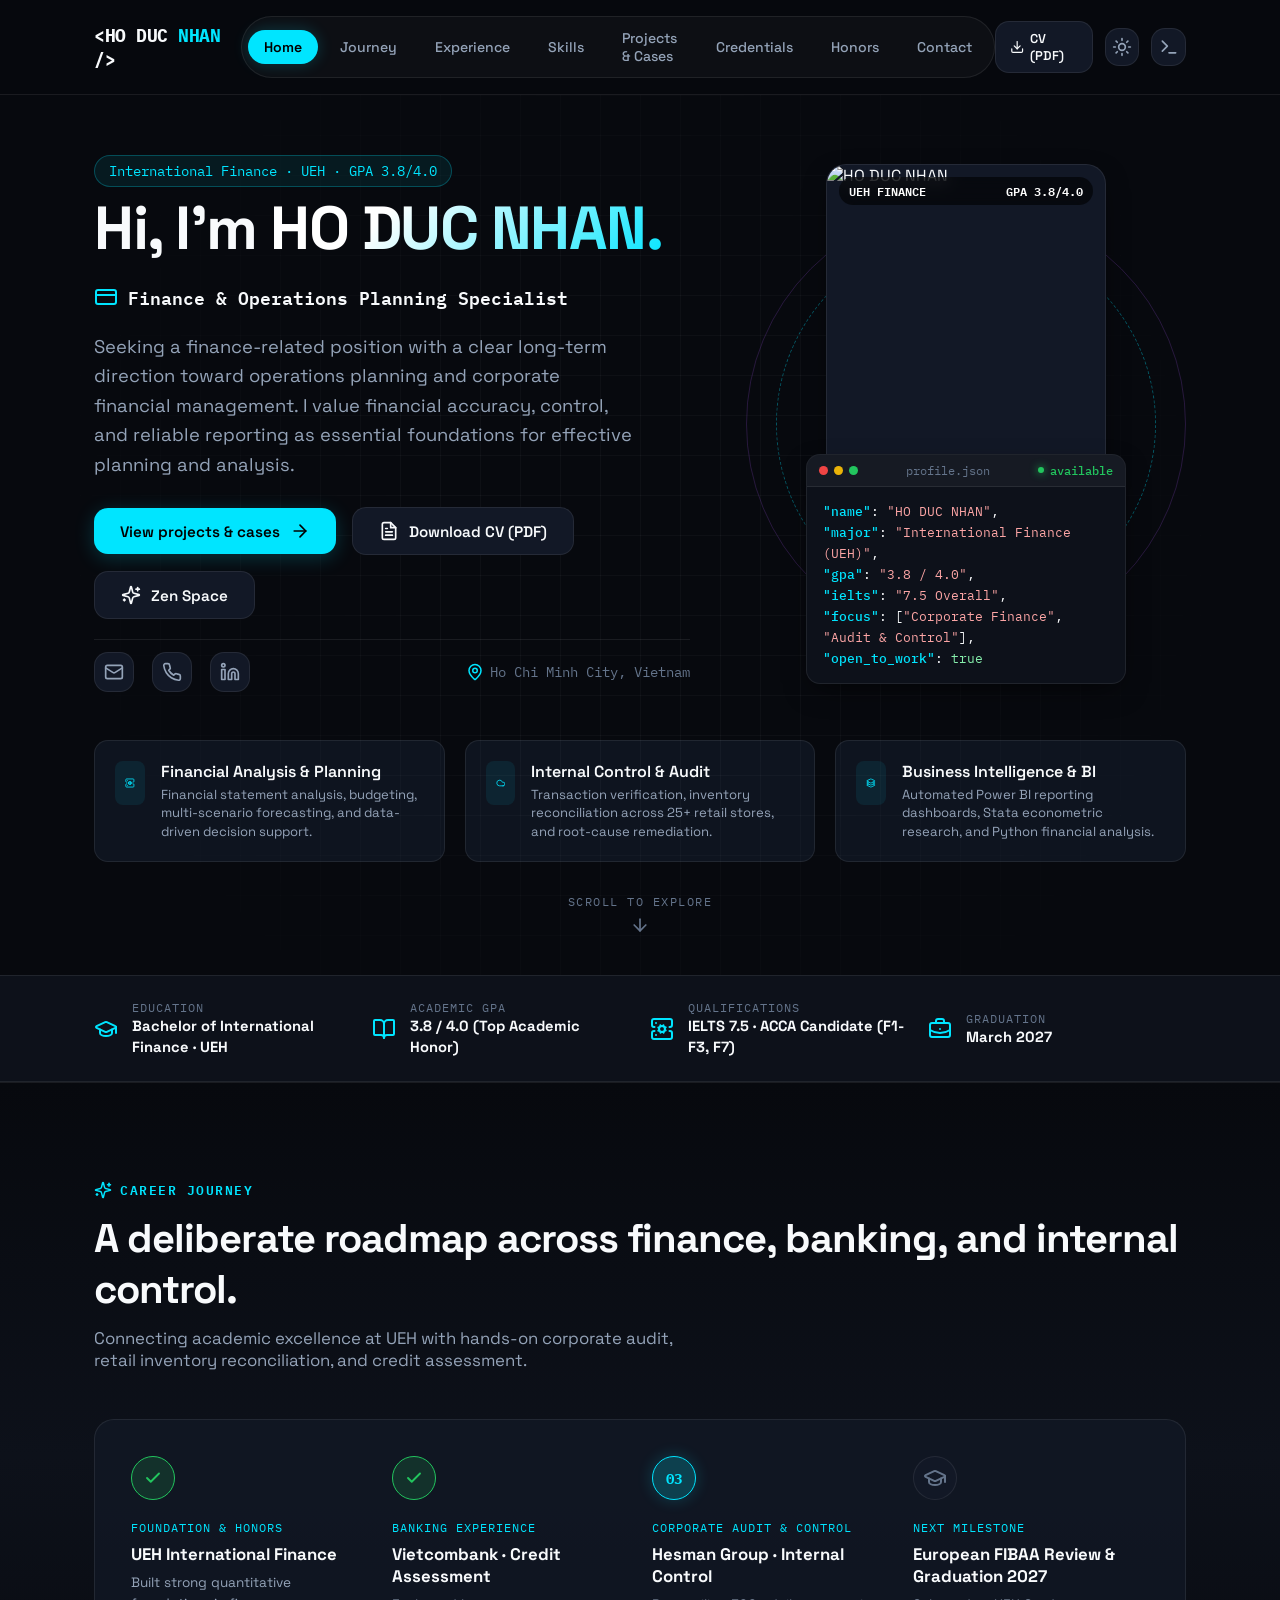
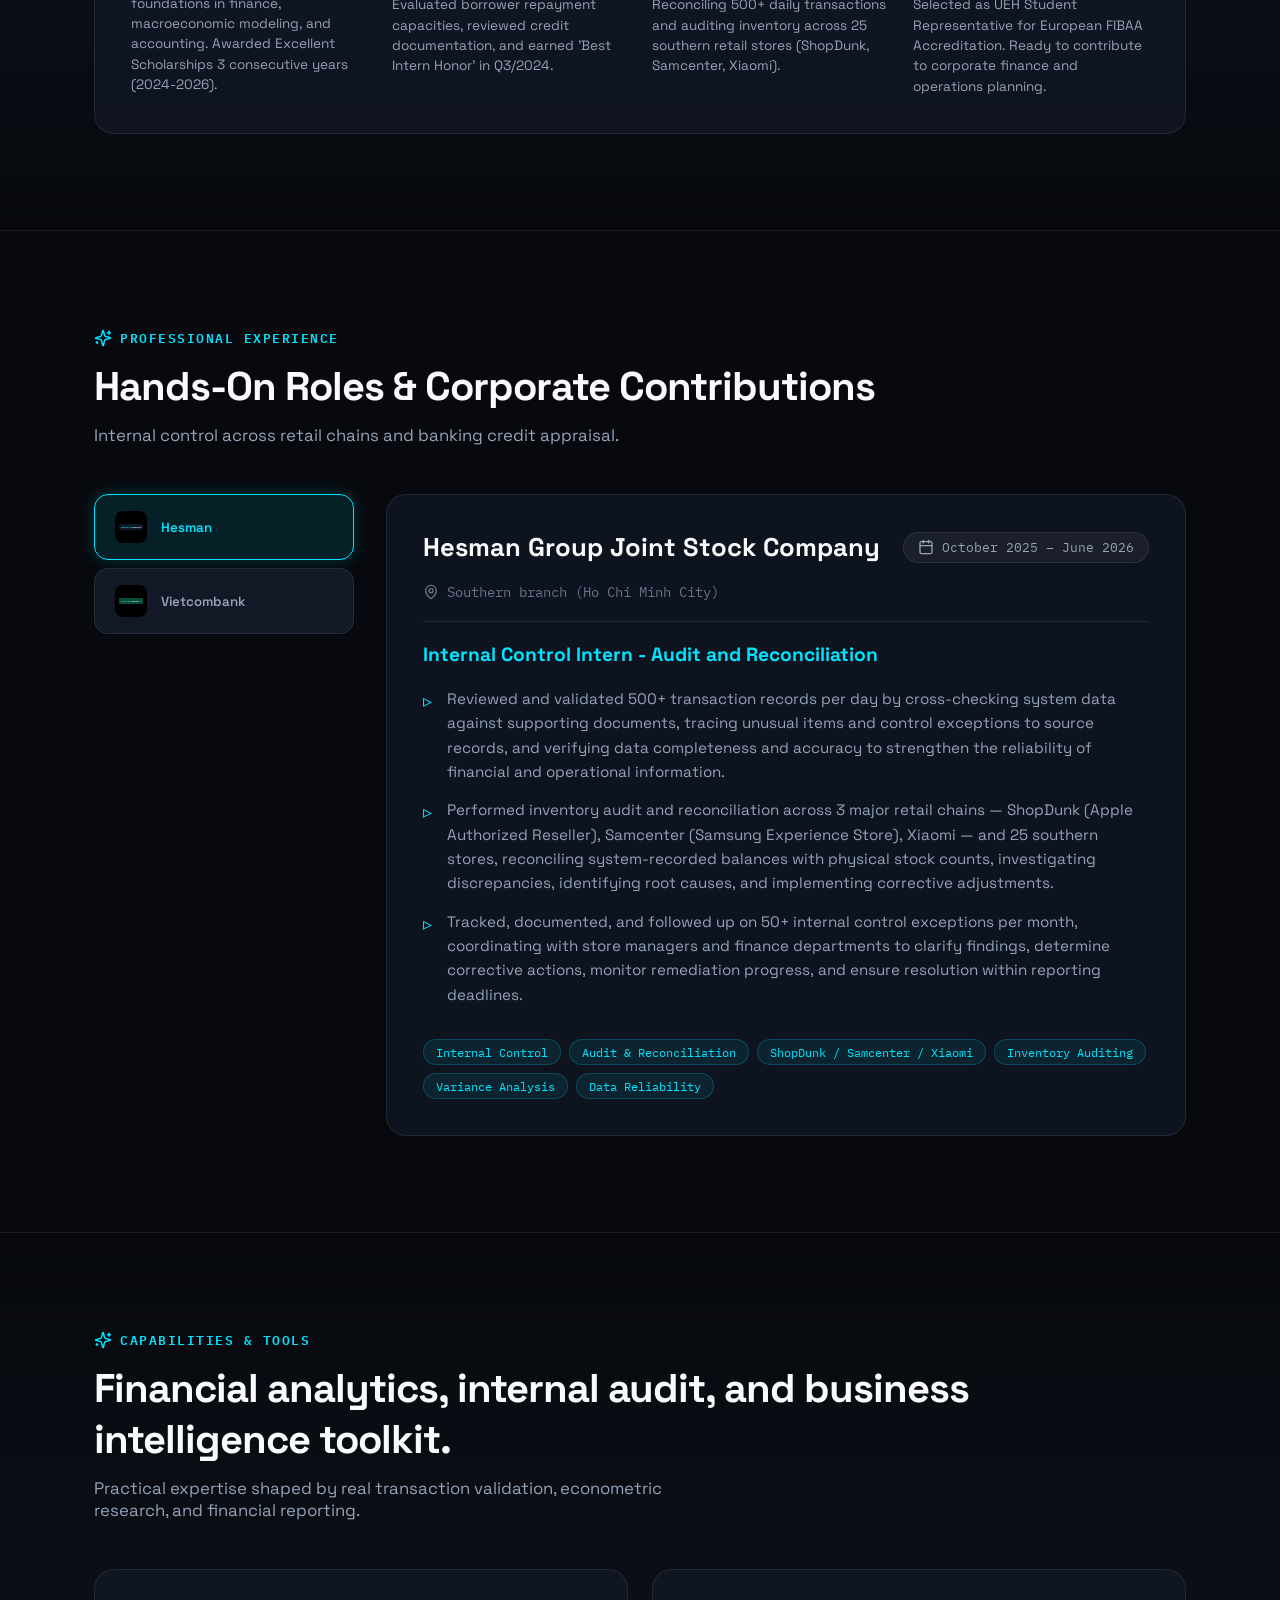
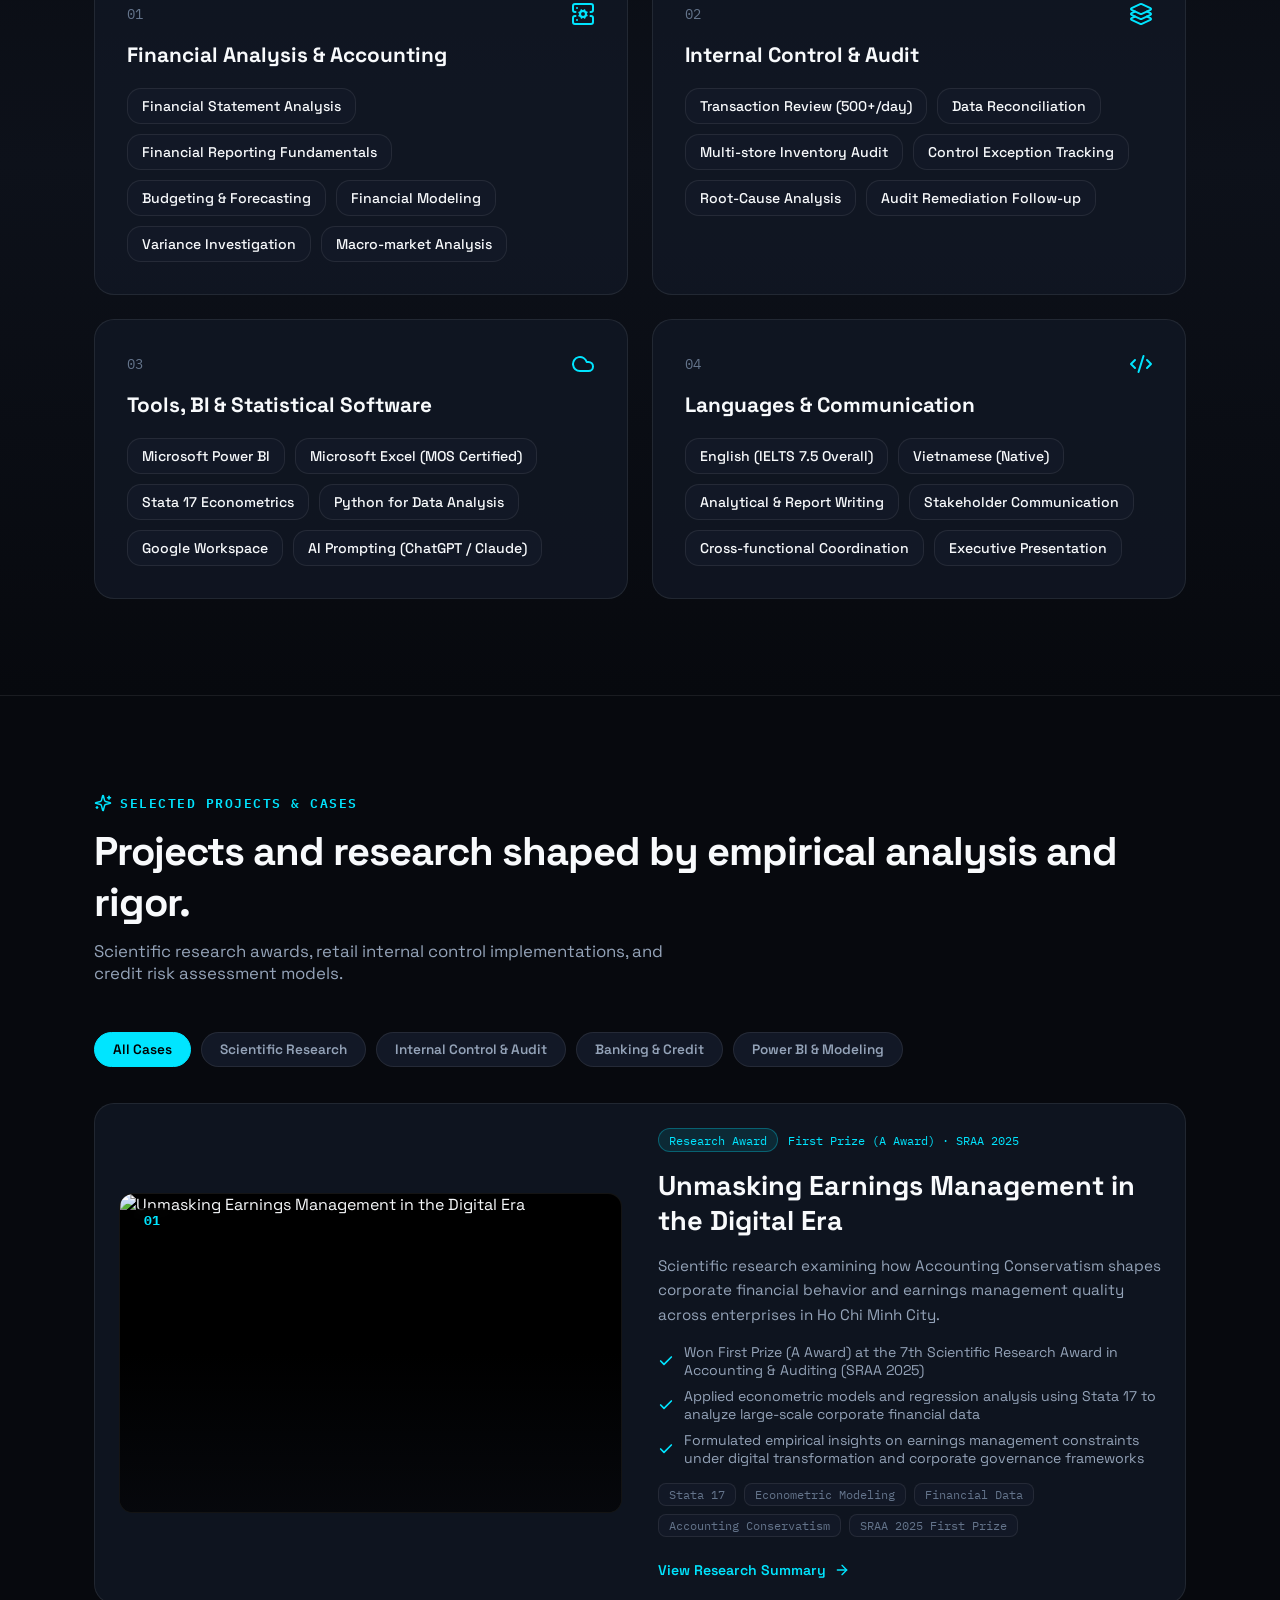
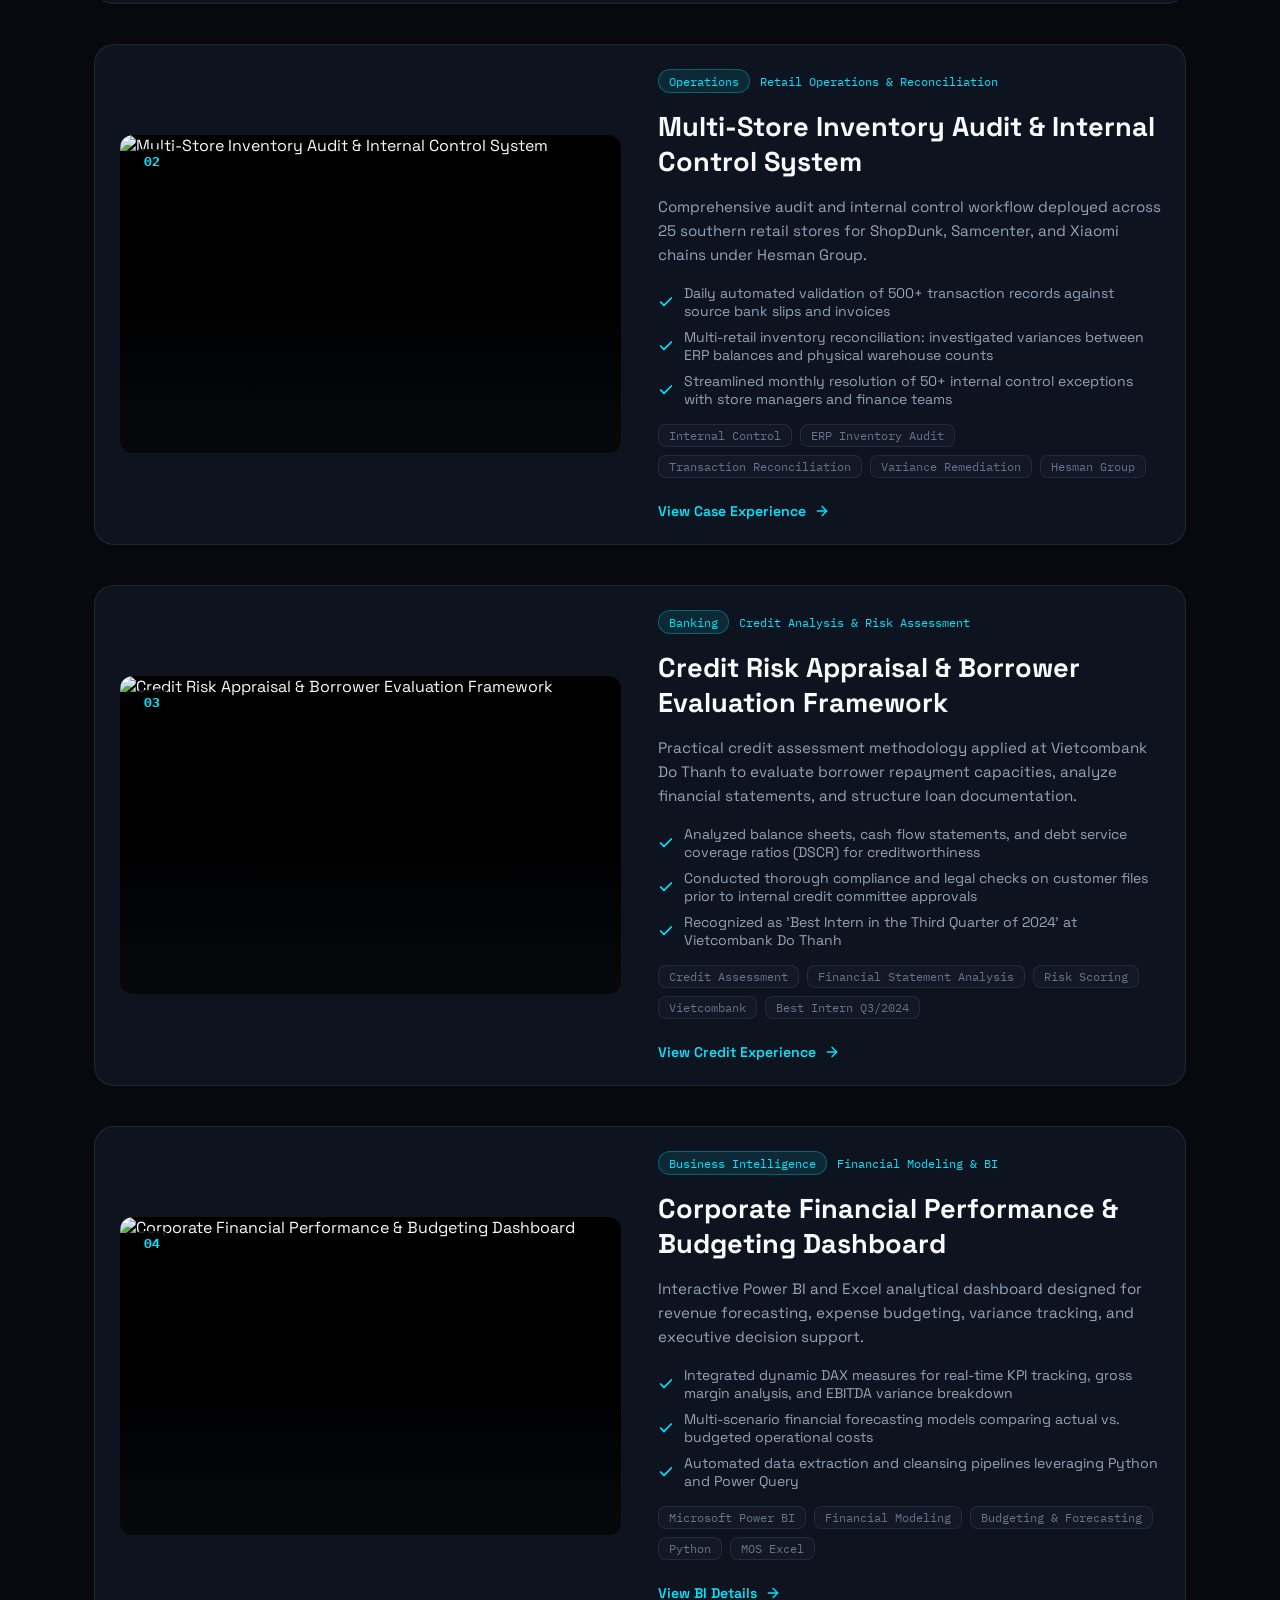
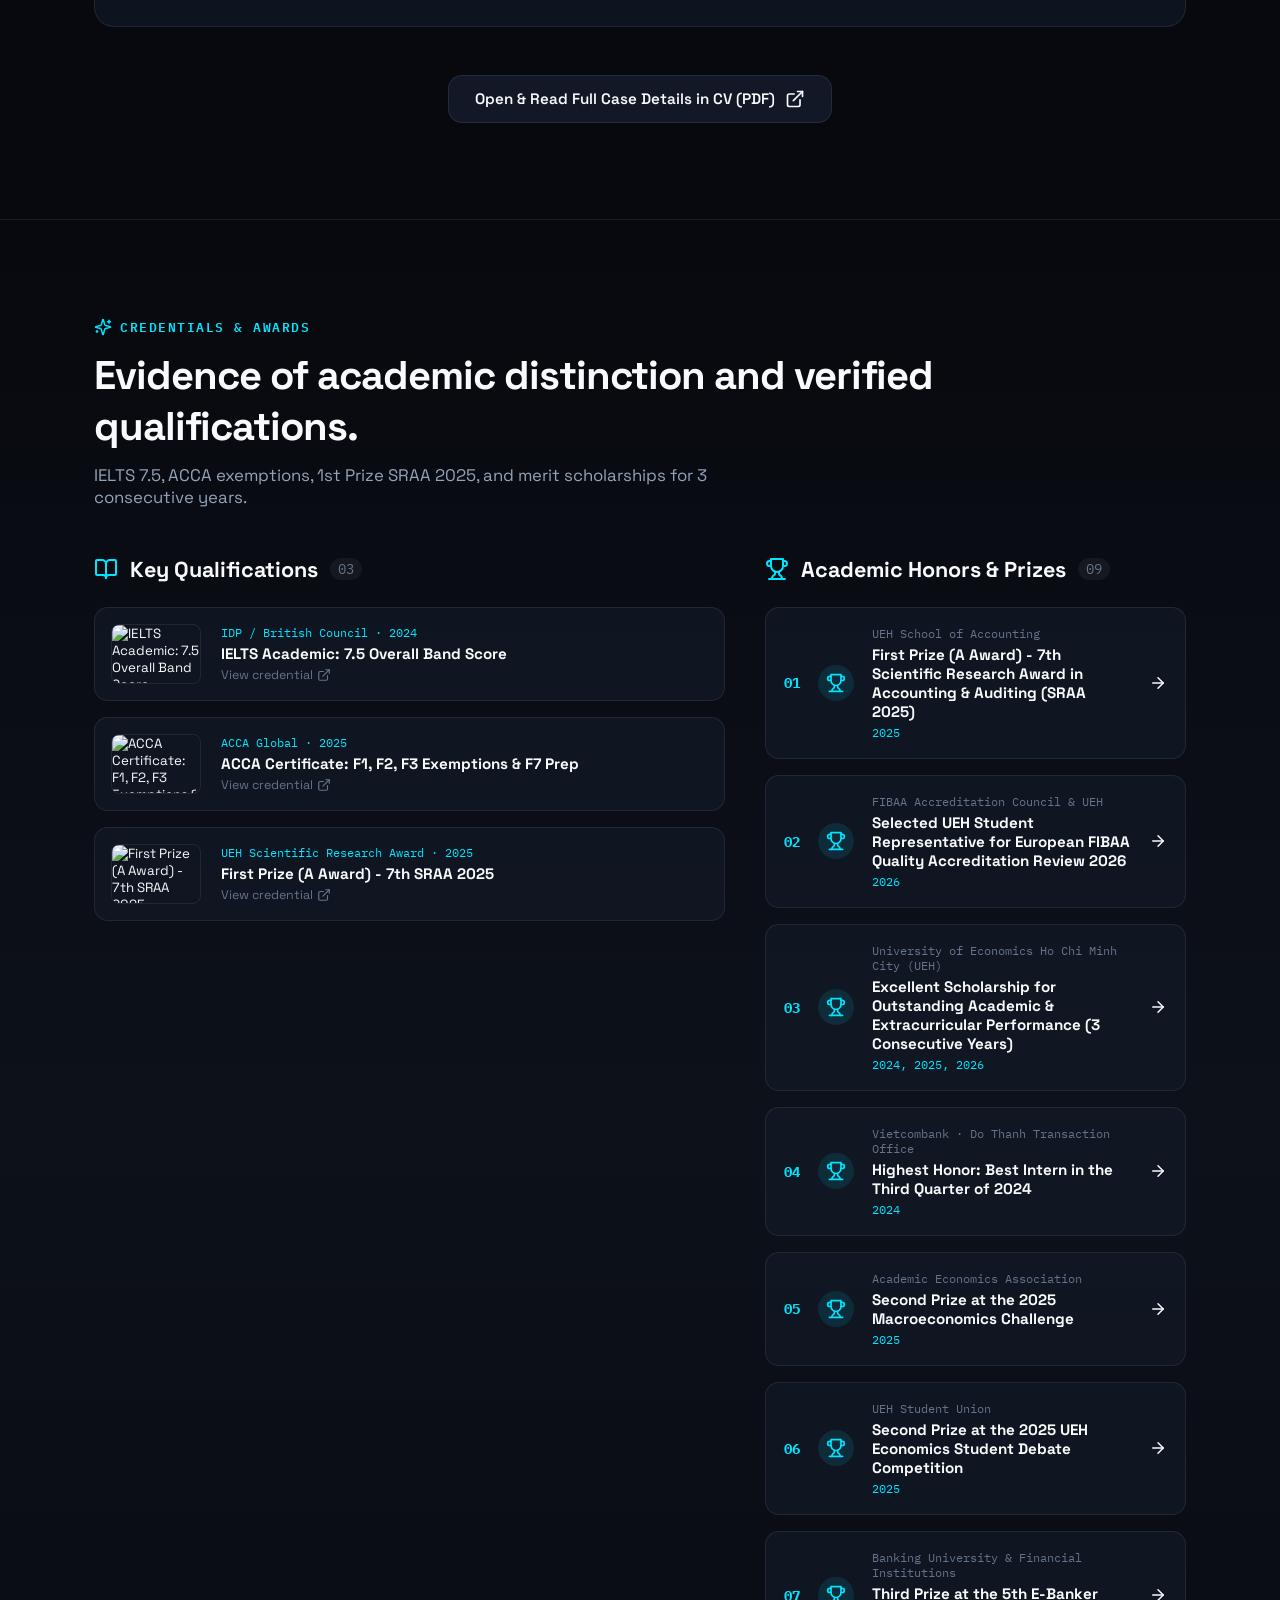
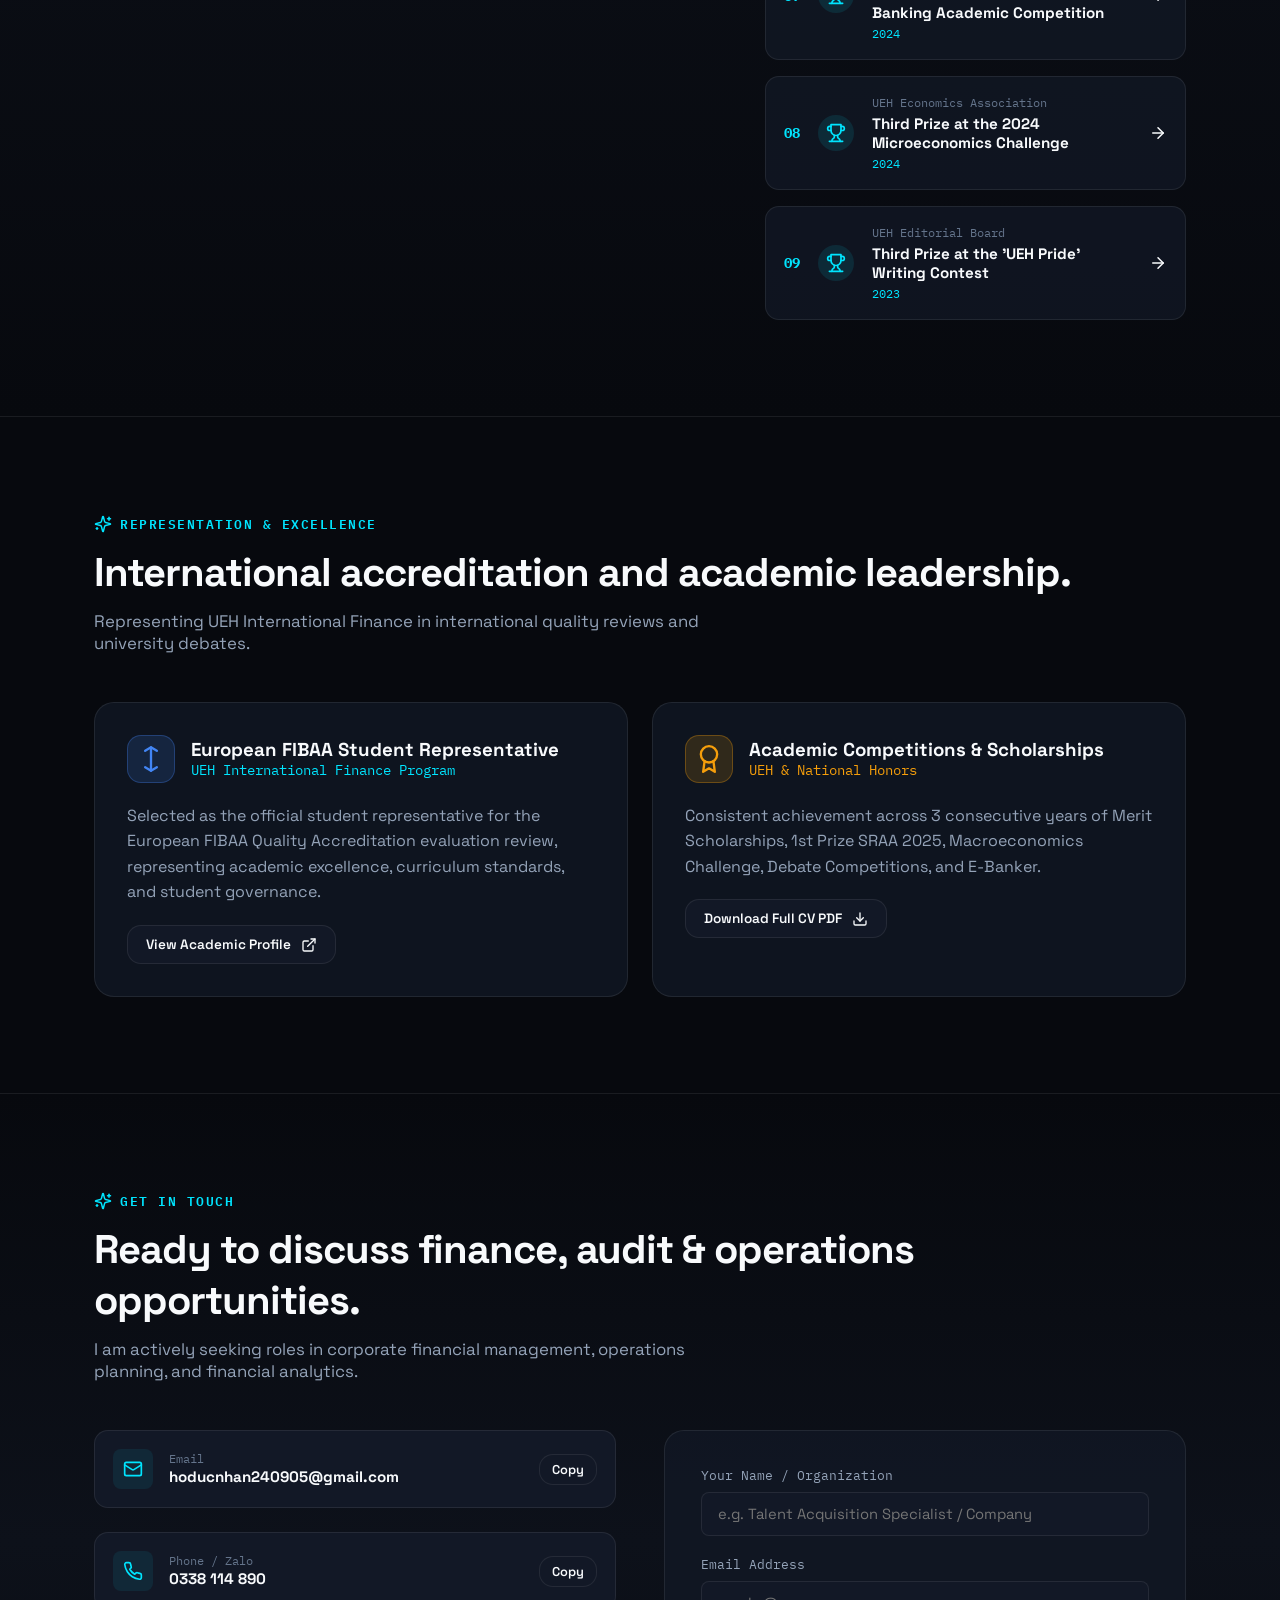
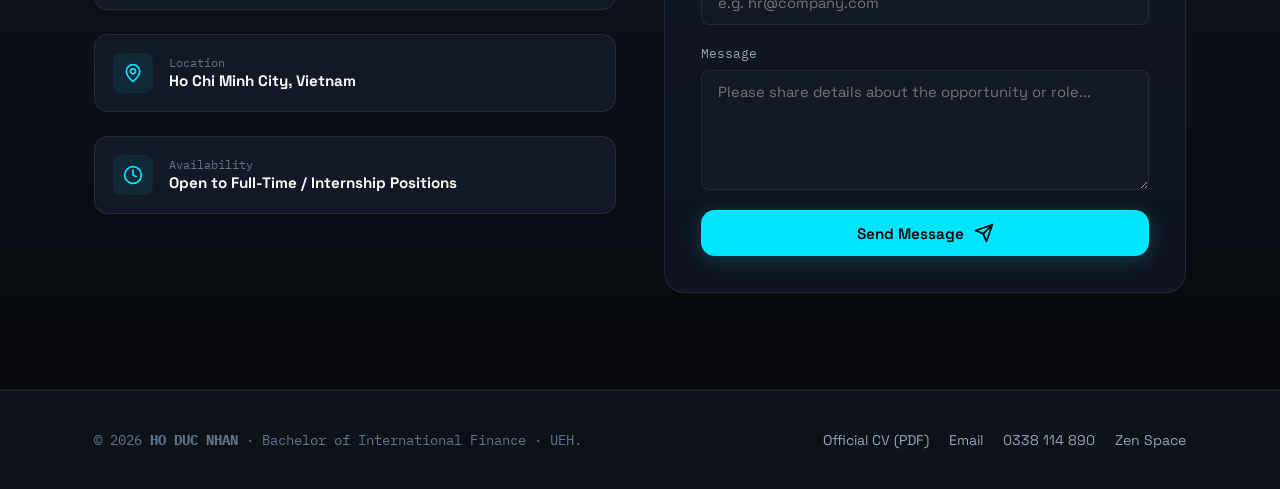
==== commit 8e2d4bfd: "feat: customize personal portfolio for HO DUC NHAN based on CV scan" ====
--- a/index.html
+++ b/index.html
@@ -4,20 +4,19 @@
   <meta charset="UTF-8" />
   <meta name="viewport" content="width=device-width, initial-scale=1.0" />
   
-  <title>Nguyen Tan Thang - Software Engineer | Portfolio</title>
-  <meta name="description" content="Software Engineer focused on Backend systems, Cloud technologies, and Scalable APIs. View portfolio, projects, and credentials." />
-  <meta name="author" content="Nguyen Tan Thang" />
-  <meta name="keywords" content="Software Engineer, Backend Developer, Full Stack Developer, HCMUS, Java, Spring Boot, Next.js, Cloud" />
-
-  <!-- Open Graph / Meta -->
-  <meta property="og:title" content="Nguyen Tan Thang - Software Engineer | Portfolio" />
-  <meta property="og:description" content="Software Engineer focused on Backend systems, Cloud technologies, and Scalable APIs." />
+  <title>HO DUC NHAN - Finance & Operations Planning Specialist | UEH Portfolio</title>
+  <meta name="description" content="Personal Portfolio of HO DUC NHAN - Bachelor of International Finance at UEH (GPA 3.8/4.0), IELTS 7.5, ACCA Candidate. Experience in Internal Control (Hesman Group) & Credit Assessment (Vietcombank)." />
+  <meta name="author" content="HO DUC NHAN" />
+  <meta name="keywords" content="HO DUC NHAN, International Finance, UEH, Internal Control, Audit, Hesman Group, Vietcombank, SRAA 2025 First Prize, IELTS 7.5, ACCA, Financial Modeling, Power BI" />
+
+  <!-- Open Graph -->
+  <meta property="og:title" content="HO DUC NHAN - Finance & Operations Planning Portfolio" />
+  <meta property="og:description" content="Bachelor of International Finance · UEH (GPA 3.8/4.0) | Internal Control · Credit Appraisal · Financial BI" />
   <meta property="og:type" content="website" />
-  <meta property="og:url" content="https://thangak18.github.io/" />
 
   <!-- Stylesheet -->
   <link rel="stylesheet" href="css/style.css" />
-  <link rel="icon" href="data:image/svg+xml,<svg xmlns=%22http://www.w3.org/2000/svg%22 viewBox=%220 0 100 100%22><text y=%22.9em%22 font-size=%2290%22>⚡</text></svg>" />
+  <link rel="icon" href="data:image/svg+xml,<svg xmlns=%22http://www.w3.org/2000/svg%22 viewBox=%220 0 100 100%22><text y=%22.9em%22 font-size=%2290%22>📊</text></svg>" />
 </head>
 
 <body>
@@ -28,7 +27,7 @@
   <header class="site-header">
     <div class="site-header-inner">
       <a class="site-logo" href="#home" aria-label="Portfolio Home">
-        <span>&lt;NT<span class="logo-highlight">Thang</span> /&gt;</span>
+        <span>&lt;HO DUC <span class="logo-highlight">NHAN</span> /&gt;</span>
       </a>
 
       <!-- Desktop Navigation Menu -->
@@ -37,14 +36,20 @@
         <a href="#journey">Journey</a>
         <a href="#experience">Experience</a>
         <a href="#skills">Skills</a>
-        <a href="#projects">Projects</a>
+        <a href="#projects">Projects &amp; Cases</a>
         <a href="#certificates">Credentials</a>
-        <a href="#community">Community</a>
+        <a href="#community">Honors</a>
         <a href="#contact">Contact</a>
       </nav>
 
       <!-- Header Actions -->
       <div class="header-actions">
+        <!-- Direct CV Open Link Button -->
+        <a href="assets/HoDucNhan_CV.pdf" target="_blank" class="portfolio-button portfolio-button-secondary cv-download-link" style="padding: 8px 14px; font-size: 0.8rem; gap: 6px;">
+          <svg xmlns="http://www.w3.org/2000/svg" width="16" height="16" viewBox="0 0 24 24" fill="none" stroke="currentColor" stroke-width="2" stroke-linecap="round" stroke-linejoin="round"><path d="M21 15v4a2 2 0 0 1-2 2H5a2 2 0 0 1-2-2v-4"></path><polyline points="7 10 12 15 17 10"></polyline><line x1="12" x2="12" y1="15" y2="3"></line></svg>
+          CV (PDF)
+        </a>
+
         <!-- Theme Toggle Button -->
         <button type="button" class="theme-toggle-btn" id="theme-toggle-btn" aria-label="Toggle light or dark theme" title="Toggle theme">
           <svg xmlns="http://www.w3.org/2000/svg" width="20" height="20" viewBox="0 0 24 24" fill="none" stroke="currentColor" stroke-width="2" stroke-linecap="round" stroke-linejoin="round"><circle cx="12" cy="12" r="4"/><path d="M12 2v2"/><path d="M12 20v2"/><path d="m4.93 4.93 1.41 1.41"/><path d="m17.66 17.66 1.41 1.41"/><path d="M2 12h2"/><path d="M20 12h2"/><path d="m6.34 17.66-1.41 1.41"/><path d="m19.07 4.93-1.41 1.41"/></svg>
@@ -71,16 +76,16 @@
           <a href="#journey"><span>02</span> Journey</a>
           <a href="#experience"><span>03</span> Experience</a>
           <a href="#skills"><span>04</span> Skills</a>
-          <a href="#projects"><span>05</span> Projects</a>
+          <a href="#projects"><span>05</span> Projects &amp; Cases</a>
           <a href="#certificates"><span>06</span> Credentials</a>
-          <a href="#community"><span>07</span> Community</a>
+          <a href="#community"><span>07</span> Honors</a>
           <a href="#contact"><span>08</span> Contact</a>
         </nav>
       </div>
 
-      <a href="assets/images/personal.jpg" target="_blank" class="mobile-resume-link">
+      <a href="assets/HoDucNhan_CV.pdf" target="_blank" class="mobile-resume-link cv-download-link">
         <svg xmlns="http://www.w3.org/2000/svg" width="20" height="20" viewBox="0 0 24 24" fill="none" stroke="currentColor" stroke-width="2" stroke-linecap="round" stroke-linejoin="round"><path d="M21 15v4a2 2 0 0 1-2 2H5a2 2 0 0 1-2-2v-4"></path><polyline points="7 10 12 15 17 10"></polyline><line x1="12" x2="12" y1="15" y2="3"></line></svg>
-        Download Resume
+        Open / Download Official CV (PDF)
       </a>
     </div>
   </header>
@@ -98,42 +103,47 @@
           <!-- Left Column: Copy & Actions -->
           <div class="hero-copy">
             <div>
-              <p class="hero-overline" id="hero-overline">Software Engineering · HCMUS</p>
-              <h1 id="hero-headline">Hi, I'm <span>Nguyen Tan Thang.</span></h1>
+              <p class="hero-overline" id="hero-overline">International Finance · UEH · GPA 3.8/4.0</p>
+              <h1 id="hero-headline">Hi, I'm <span>HO DUC NHAN.</span></h1>
             </div>
 
             <div class="hero-role">
-              <svg xmlns="http://www.w3.org/2000/svg" width="24" height="24" viewBox="0 0 24 24" fill="none" stroke="currentColor" stroke-width="2" stroke-linecap="round" stroke-linejoin="round"><path d="m18 16 4-4-4-4"></path><path d="m6 8-4 4 4 4"></path><path d="m14.5 4-5 16"></path></svg>
-              <span id="hero-role-text">Software Engineer</span>
+              <svg xmlns="http://www.w3.org/2000/svg" width="24" height="24" viewBox="0 0 24 24" fill="none" stroke="currentColor" stroke-width="2" stroke-linecap="round" stroke-linejoin="round"><rect width="20" height="14" x="2" y="5" rx="2"/><line x1="2" x2="22" y1="10" y2="10"/></svg>
+              <span id="hero-role-text">Finance &amp; Operations Planning Specialist</span>
             </div>
 
             <p class="hero-description" id="hero-desc">
-              I build reliable backend systems and modern digital products, with a focus on scalable APIs, cloud technologies, and thoughtful full-stack experiences.
+              Seeking a finance-related position with a clear long-term direction toward operations planning and corporate financial management. I value financial accuracy, control, and reliable reporting as essential foundations for effective planning and analysis.
             </p>
 
             <div class="hero-actions">
               <a class="portfolio-button portfolio-button-primary" href="#projects">
-                View projects
+                View projects &amp; cases
                 <svg xmlns="http://www.w3.org/2000/svg" width="20" height="20" viewBox="0 0 24 24" fill="none" stroke="currentColor" stroke-width="2" stroke-linecap="round" stroke-linejoin="round"><path d="M5 12h14"></path><path d="m12 5 7 7-7 7"></path></svg>
               </a>
 
-              <a class="portfolio-button portfolio-button-secondary" href="immersive.html">
+              <a class="portfolio-button portfolio-button-secondary cv-download-link" href="assets/HoDucNhan_CV.pdf" target="_blank">
+                <svg xmlns="http://www.w3.org/2000/svg" width="20" height="20" viewBox="0 0 24 24" fill="none" stroke="currentColor" stroke-width="2" stroke-linecap="round" stroke-linejoin="round"><path d="M14 2H6a2 2 0 0 0-2 2v16a2 2 0 0 0 2 2h12a2 2 0 0 0 2-2V8z"></path><polyline points="14 2 14 8 20 8"></polyline><line x1="16" x2="8" y1="13" y2="13"></line><line x1="16" x2="8" y1="17" y2="17"></line><polyline points="10 9 9 9 8 9"></polyline></svg>
+                Download CV (PDF)
+              </a>
+
+              <a class="portfolio-button portfolio-button-secondary" href="immersive.html" title="Focus Room">
                 <svg xmlns="http://www.w3.org/2000/svg" width="20" height="20" viewBox="0 0 24 24" fill="none" stroke="currentColor" stroke-width="2" stroke-linecap="round" stroke-linejoin="round"><path d="M9.937 15.5A2 2 0 0 0 8.5 14.063l-6.135-1.582a.5.5 0 0 1 0-.962L8.5 9.936A2 2 0 0 0 9.937 8.5l1.582-6.135a.5.5 0 0 1 .963 0L14.063 8.5A2 2 0 0 0 15.5 9.937l6.135 1.581a.5.5 0 0 1 0 .964L15.5 14.063a2 2 0 0 0-1.437 1.437l-1.582 6.135a.5.5 0 0 1-.963 0z"></path><path d="M20 3v4"></path><path d="M22 5h-4"></path><path d="M4 17v2"></path><path d="M5 18H3"></path></svg>
                 Zen Space
               </a>
             </div>
 
-            <div class="hero-socials" aria-label="Social Links">
-              <a id="social-github" href="https://github.com/thangak18" target="_blank" rel="noopener noreferrer" aria-label="GitHub Profile" title="GitHub">
-                <svg xmlns="http://www.w3.org/2000/svg" width="20" height="20" viewBox="0 0 24 24" fill="none" stroke="currentColor" stroke-width="2" stroke-linecap="round" stroke-linejoin="round"><path d="M15 22v-4a4.8 4.8 0 0 0-1-3.5c3 0 6-2 6-5.5.08-1.25-.27-2.48-1-3.5.28-1.15.28-2.35 0-3.5 0 0-1 0-3 1.5-2.64-.5-5.36-.5-8 0C6 2 5 2 5 2c-.3 1.15-.3 2.35 0 3.5A5.403 5.403 0 0 0 4 9c0 3.5 3 5.5 6 5.5-.39.49-.68 1.05-.85 1.65-.17.6-.22 1.23-.15 1.85v4"></path><path d="M9 18c-4.51 2-5-2-7-2"></path></svg>
+            <div class="hero-socials" aria-label="Direct Contact Links">
+              <a id="social-email" href="mailto:hoducnhan240905@gmail.com" aria-label="Email Contact" title="Send Email: hoducnhan240905@gmail.com">
+                <svg xmlns="http://www.w3.org/2000/svg" width="20" height="20" viewBox="0 0 24 24" fill="none" stroke="currentColor" stroke-width="2" stroke-linecap="round" stroke-linejoin="round"><rect width="20" height="16" x="2" y="4" rx="2"></rect><path d="m22 7-8.97 5.7a1.94 1.94 0 0 1-2.06 0L2 7"></path></svg>
               </a>
 
-              <a id="social-linkedin" href="https://www.linkedin.com/in/th%E1%BA%AFng-nguy%E1%BB%85n-598741283/" target="_blank" rel="noopener noreferrer" aria-label="LinkedIn Profile" title="LinkedIn">
+              <a id="social-phone" href="tel:0338114890" aria-label="Direct Phone" title="Call: 0338 114 890">
+                <svg xmlns="http://www.w3.org/2000/svg" width="20" height="20" viewBox="0 0 24 24" fill="none" stroke="currentColor" stroke-width="2" stroke-linecap="round" stroke-linejoin="round"><path d="M22 16.92v3a2 2 0 0 1-2.18 2 19.79 19.79 0 0 1-8.63-3.07 19.5 19.5 0 0 1-6-6 19.79 19.79 0 0 1-3.07-8.67A2 2 0 0 1 4.11 2h3a2 2 0 0 1 2 1.72 12.84 12.84 0 0 0 .7 2.81 2 2 0 0 1-.45 2.11L8.09 9.91a16 16 0 0 0 6 6l1.27-1.27a2 2 0 0 1 2.11-.45 12.84 12.84 0 0 0 2.81.7A2 2 0 0 1 22 16.92z"/></svg>
+              </a>
+
+              <a href="assets/HoDucNhan_CV.pdf" target="_blank" aria-label="LinkedIn & Document" title="Open Official CV Document" class="cv-download-link">
                 <svg xmlns="http://www.w3.org/2000/svg" width="20" height="20" viewBox="0 0 24 24" fill="none" stroke="currentColor" stroke-width="2" stroke-linecap="round" stroke-linejoin="round"><path d="M16 8a6 6 0 0 1 6 6v7h-4v-7a2 2 0 0 0-2-2 2 2 0 0 0-2 2v7h-4v-7a6 6 0 0 1 6-6z"></path><rect width="4" height="12" x="2" y="9"></rect><circle cx="4" cy="4" r="2"></circle></svg>
-              </a>
-
-              <a id="social-email" href="mailto:thangak18@gmail.com" aria-label="Email Contact" title="Send Email">
-                <svg xmlns="http://www.w3.org/2000/svg" width="20" height="20" viewBox="0 0 24 24" fill="none" stroke="currentColor" stroke-width="2" stroke-linecap="round" stroke-linejoin="round"><rect width="20" height="16" x="2" y="4" rx="2"></rect><path d="m22 7-8.97 5.7a1.94 1.94 0 0 1-2.06 0L2 7"></path></svg>
               </a>
 
               <span class="hero-location">
@@ -144,16 +154,16 @@
           </div>
 
           <!-- Right Column: Visual Portrait & Terminal Overlay -->
-          <div class="hero-visual" aria-label="Nguyen Tan Thang profile visual">
+          <div class="hero-visual" aria-label="HO DUC NHAN profile visual">
             <div class="portrait-orbit portrait-orbit-one" aria-hidden="true"></div>
             <div class="portrait-orbit portrait-orbit-two" aria-hidden="true"></div>
 
             <div class="portrait-frame">
               <div class="portrait-meta">
-                <span>HCMUS</span>
-                <span>EST. 2027</span>
-              </div>
-              <img src="assets/images/personal.jpg" alt="Nguyen Tan Thang" loading="eager" />
+                <span>UEH FINANCE</span>
+                <span>GPA 3.8/4.0</span>
+              </div>
+              <img src="assets/images/personal.jpg" alt="HO DUC NHAN" loading="eager" />
               <div class="portrait-fade" aria-hidden="true"></div>
             </div>
 
@@ -164,14 +174,16 @@
                   <span></span><span></span><span></span>
                 </div>
                 <span>profile.json</span>
-                <span class="terminal-status"><i></i> online</span>
+                <span class="terminal-status"><i></i> available</span>
               </div>
 
               <div class="terminal-code">
-                <p><b>"name"</b>: <span>"Nguyen Tan Thang"</span>,</p>
-                <p><b>"role"</b>: <span>"Software Engineer"</span>,</p>
-                <p><b>"focus"</b>: [<span>"Backend"</span>, <span>"Cloud"</span>],</p>
-                <p><b>"available"</b>: <em>true</em></p>
+                <p><b>"name"</b>: <span>"HO DUC NHAN"</span>,</p>
+                <p><b>"major"</b>: <span>"International Finance (UEH)"</span>,</p>
+                <p><b>"gpa"</b>: <span>"3.8 / 4.0"</span>,</p>
+                <p><b>"ielts"</b>: <span>"7.5 Overall"</span>,</p>
+                <p><b>"focus"</b>: [<span>"Corporate Finance"</span>, <span>"Audit &amp; Control"</span>],</p>
+                <p><b>"open_to_work"</b>: <em>true</em></p>
               </div>
             </div>
           </div>
@@ -202,17 +214,17 @@
     </div>
 
     <!-- ====================================================================
-         2. Journey / Academic Roadmap Section
+         2. Journey / Academic & Career Roadmap Section
          ==================================================================== -->
     <section id="journey" class="portfolio-section section-surface">
       <div class="portfolio-container">
         <div class="section-heading">
           <div class="section-kicker">
             <svg class="kicker-icon" xmlns="http://www.w3.org/2000/svg" width="24" height="24" viewBox="0 0 24 24" fill="none" stroke="currentColor" stroke-width="2" stroke-linecap="round" stroke-linejoin="round"><path d="M9.937 15.5A2 2 0 0 0 8.5 14.063l-6.135-1.582a.5.5 0 0 1 0-.962L8.5 9.936A2 2 0 0 0 9.937 8.5l1.582-6.135a.5.5 0 0 1 .963 0L14.063 8.5A2 2 0 0 0 15.5 9.937l6.135 1.581a.5.5 0 0 1 0 .964L15.5 14.063a2 2 0 0 0-1.437 1.437l-1.582 6.135a.5.5 0 0 1-.963 0z"></path><path d="M20 3v4"></path><path d="M22 5h-4"></path><path d="M4 17v2"></path><path d="M5 18H3"></path></svg>
-            <span>Journey</span>
-          </div>
-          <h2>A foundation built one deliberate step at a time.</h2>
-          <p>My academic path is where software fundamentals, real projects, and a growing interest in cloud systems come together.</p>
+            <span>Career Journey</span>
+          </div>
+          <h2>A deliberate roadmap across finance, banking, and internal control.</h2>
+          <p>Connecting academic excellence at UEH with hands-on corporate audit, retail inventory reconciliation, and credit assessment.</p>
         </div>
 
         <div class="journey-panel" data-glow-card="true">
@@ -231,10 +243,10 @@
         <div class="section-heading">
           <div class="section-kicker">
             <svg class="kicker-icon" xmlns="http://www.w3.org/2000/svg" width="24" height="24" viewBox="0 0 24 24" fill="none" stroke="currentColor" stroke-width="2" stroke-linecap="round" stroke-linejoin="round"><path d="M9.937 15.5A2 2 0 0 0 8.5 14.063l-6.135-1.582a.5.5 0 0 1 0-.962L8.5 9.936A2 2 0 0 0 9.937 8.5l1.582-6.135a.5.5 0 0 1 .963 0L14.063 8.5A2 2 0 0 0 15.5 9.937l6.135 1.581a.5.5 0 0 1 0 .964L15.5 14.063a2 2 0 0 0-1.437 1.437l-1.582 6.135a.5.5 0 0 1-.963 0z"></path><path d="M20 3v4"></path><path d="M22 5h-4"></path><path d="M4 17v2"></path><path d="M5 18H3"></path></svg>
-            <span>Experience</span>
-          </div>
-          <h2>Work Experience</h2>
-          <p>Professional roles, enterprise solutions, and technical projects.</p>
+            <span>Professional Experience</span>
+          </div>
+          <h2>Hands-On Roles &amp; Corporate Contributions</h2>
+          <p>Internal control across retail chains and banking credit appraisal.</p>
         </div>
 
         <div class="experience-layout">
@@ -250,17 +262,17 @@
     </section>
 
     <!-- ====================================================================
-         4. Capabilities / Skills Section
+         4. Capabilities / Skills & Tools Section
          ==================================================================== -->
     <section id="skills" class="portfolio-section section-surface">
       <div class="portfolio-container">
         <div class="section-heading">
           <div class="section-kicker">
             <svg class="kicker-icon" xmlns="http://www.w3.org/2000/svg" width="24" height="24" viewBox="0 0 24 24" fill="none" stroke="currentColor" stroke-width="2" stroke-linecap="round" stroke-linejoin="round"><path d="M9.937 15.5A2 2 0 0 0 8.5 14.063l-6.135-1.582a.5.5 0 0 1 0-.962L8.5 9.936A2 2 0 0 0 9.937 8.5l1.582-6.135a.5.5 0 0 1 .963 0L14.063 8.5A2 2 0 0 0 15.5 9.937l6.135 1.581a.5.5 0 0 1 0 .964L15.5 14.063a2 2 0 0 0-1.437 1.437l-1.582 6.135a.5.5 0 0 1-.963 0z"></path><path d="M20 3v4"></path><path d="M22 5h-4"></path><path d="M4 17v2"></path><path d="M5 18H3"></path></svg>
-            <span>Capabilities</span>
-          </div>
-          <h2>The tools I use to move from idea to reliable system.</h2>
-          <p>A practical toolkit shaped by building, shipping, debugging, and learning across the stack.</p>
+            <span>Capabilities &amp; Tools</span>
+          </div>
+          <h2>Financial analytics, internal audit, and business intelligence toolkit.</h2>
+          <p>Practical expertise shaped by real transaction validation, econometric research, and financial reporting.</p>
         </div>
 
         <div class="skills-grid" id="skills-grid-container">
@@ -270,25 +282,26 @@
     </section>
 
     <!-- ====================================================================
-         5. Projects / Selected Work Section
+         5. Projects & Research Case Studies Section
          ==================================================================== -->
     <section id="projects" class="portfolio-section">
       <div class="portfolio-container">
         <div class="section-heading">
           <div class="section-kicker">
             <svg class="kicker-icon" xmlns="http://www.w3.org/2000/svg" width="24" height="24" viewBox="0 0 24 24" fill="none" stroke="currentColor" stroke-width="2" stroke-linecap="round" stroke-linejoin="round"><path d="M9.937 15.5A2 2 0 0 0 8.5 14.063l-6.135-1.582a.5.5 0 0 1 0-.962L8.5 9.936A2 2 0 0 0 9.937 8.5l1.582-6.135a.5.5 0 0 1 .963 0L14.063 8.5A2 2 0 0 0 15.5 9.937l6.135 1.581a.5.5 0 0 1 0 .964L15.5 14.063a2 2 0 0 0-1.437 1.437l-1.582 6.135a.5.5 0 0 1-.963 0z"></path><path d="M20 3v4"></path><path d="M22 5h-4"></path><path d="M4 17v2"></path><path d="M5 18H3"></path></svg>
-            <span>Selected Work</span>
-          </div>
-          <h2>Projects shaped by real technical decisions.</h2>
-          <p>A focused selection of systems where backend architecture, product thinking, and dependable delivery matter.</p>
+            <span>Selected Projects &amp; Cases</span>
+          </div>
+          <h2>Projects and research shaped by empirical analysis and rigor.</h2>
+          <p>Scientific research awards, retail internal control implementations, and credit risk assessment models.</p>
         </div>
 
         <!-- Filter Buttons -->
         <div class="project-filters">
-          <button type="button" class="filter-btn is-active" data-filter="all">All Projects</button>
-          <button type="button" class="filter-btn" data-filter="backend">Backend &amp; Cloud</button>
-          <button type="button" class="filter-btn" data-filter="fullstack">Full-Stack</button>
-          <button type="button" class="filter-btn" data-filter="security">Security &amp; Data</button>
+          <button type="button" class="filter-btn is-active" data-filter="all">All Cases</button>
+          <button type="button" class="filter-btn" data-filter="research">Scientific Research</button>
+          <button type="button" class="filter-btn" data-filter="audit">Internal Control &amp; Audit</button>
+          <button type="button" class="filter-btn" data-filter="finance">Banking &amp; Credit</button>
+          <button type="button" class="filter-btn" data-filter="bi">Power BI &amp; Modeling</button>
         </div>
 
         <!-- Project Cards List -->
@@ -297,8 +310,8 @@
         </div>
 
         <div class="section-cta">
-          <a class="portfolio-button portfolio-button-secondary" href="https://github.com/thangak18?tab=repositories" target="_blank" rel="noopener noreferrer">
-            Explore all repositories on GitHub
+          <a class="portfolio-button portfolio-button-secondary cv-download-link" href="assets/HoDucNhan_CV.pdf" target="_blank">
+            Open &amp; Read Full Case Details in CV (PDF)
             <svg xmlns="http://www.w3.org/2000/svg" width="20" height="20" viewBox="0 0 24 24" fill="none" stroke="currentColor" stroke-width="2" stroke-linecap="round" stroke-linejoin="round"><path d="M15 3h6v6"/><path d="M10 14 21 3"/><path d="M18 13v6a2 2 0 0 1-2 2H5a2 2 0 0 1-2-2V8a2 2 0 0 1 2-2h6"/></svg>
           </a>
         </div>
@@ -313,10 +326,10 @@
         <div class="section-heading">
           <div class="section-kicker">
             <svg class="kicker-icon" xmlns="http://www.w3.org/2000/svg" width="24" height="24" viewBox="0 0 24 24" fill="none" stroke="currentColor" stroke-width="2" stroke-linecap="round" stroke-linejoin="round"><path d="M9.937 15.5A2 2 0 0 0 8.5 14.063l-6.135-1.582a.5.5 0 0 1 0-.962L8.5 9.936A2 2 0 0 0 9.937 8.5l1.582-6.135a.5.5 0 0 1 .963 0L14.063 8.5A2 2 0 0 0 15.5 9.937l6.135 1.581a.5.5 0 0 1 0 .964L15.5 14.063a2 2 0 0 0-1.437 1.437l-1.582 6.135a.5.5 0 0 1-.963 0z"></path><path d="M20 3v4"></path><path d="M22 5h-4"></path><path d="M4 17v2"></path><path d="M5 18H3"></path></svg>
-            <span>Credentials</span>
-          </div>
-          <h2>Evidence of continuous learning and meaningful progress.</h2>
-          <p>Certificates build the foundation. Achievements show what happens when that learning is put into practice.</p>
+            <span>Credentials &amp; Awards</span>
+          </div>
+          <h2>Evidence of academic distinction and verified qualifications.</h2>
+          <p>IELTS 7.5, ACCA exemptions, 1st Prize SRAA 2025, and merit scholarships for 3 consecutive years.</p>
         </div>
 
         <div class="credentials-layout">
@@ -324,7 +337,7 @@
           <div>
             <div class="subsection-heading">
               <svg xmlns="http://www.w3.org/2000/svg" width="24" height="24" viewBox="0 0 24 24" fill="none" stroke="currentColor" stroke-width="2" stroke-linecap="round" stroke-linejoin="round"><path d="M12 7v14"></path><path d="M3 18a1 1 0 0 1-1-1V4a1 1 0 0 1 1-1h5a4 4 0 0 1 4 4 4 4 0 0 1 4-4h5a1 1 0 0 1 1 1v13a1 1 0 0 1-1 1h-6a3 3 0 0 0-3 3 3 3 0 0 0-3-3z"></path></svg>
-              <h3>Certifications</h3>
+              <h3>Key Qualifications</h3>
               <span>03</span>
             </div>
 
@@ -337,8 +350,8 @@
           <div>
             <div class="subsection-heading">
               <svg xmlns="http://www.w3.org/2000/svg" width="24" height="24" viewBox="0 0 24 24" fill="none" stroke="currentColor" stroke-width="2" stroke-linecap="round" stroke-linejoin="round"><path d="M6 9H4.5a2.5 2.5 0 0 1 0-5H6"></path><path d="M18 9h1.5a2.5 2.5 0 0 0 0-5H18"></path><path d="M4 22h16"></path><path d="M10 14.66V17c0 .55-.47.98-.97 1.21C7.85 18.75 7 20.24 7 22"></path><path d="M14 14.66V17c0 .55.47.98.97 1.21C16.15 18.75 17 20.24 17 22"></path><path d="M18 2H6v7a6 6 0 0 0 12 0V2Z"></path></svg>
-              <h3>Achievements</h3>
-              <span>02</span>
+              <h3>Academic Honors &amp; Prizes</h3>
+              <span>09</span>
             </div>
 
             <div class="achievement-list" id="achievements-list-container">
@@ -350,17 +363,17 @@
     </section>
 
     <!-- ====================================================================
-         7. Community Section
+         7. Community & Honors Section
          ==================================================================== -->
     <section id="community" class="portfolio-section">
       <div class="portfolio-container">
         <div class="section-heading">
           <div class="section-kicker">
             <svg class="kicker-icon" xmlns="http://www.w3.org/2000/svg" width="24" height="24" viewBox="0 0 24 24" fill="none" stroke="currentColor" stroke-width="2" stroke-linecap="round" stroke-linejoin="round"><path d="M9.937 15.5A2 2 0 0 0 8.5 14.063l-6.135-1.582a.5.5 0 0 1 0-.962L8.5 9.936A2 2 0 0 0 9.937 8.5l1.582-6.135a.5.5 0 0 1 .963 0L14.063 8.5A2 2 0 0 0 15.5 9.937l6.135 1.581a.5.5 0 0 1 0 .964L15.5 14.063a2 2 0 0 0-1.437 1.437l-1.582 6.135a.5.5 0 0 1-.963 0z"></path><path d="M20 3v4"></path><path d="M22 5h-4"></path><path d="M4 17v2"></path><path d="M5 18H3"></path></svg>
-            <span>Community</span>
-          </div>
-          <h2>Engaging with developers &amp; giving back.</h2>
-          <p>Collaborative learning, developer groups, and active participation.</p>
+            <span>Representation &amp; Excellence</span>
+          </div>
+          <h2>International accreditation and academic leadership.</h2>
+          <p>Representing UEH International Finance in international quality reviews and university debates.</p>
         </div>
 
         <div class="community-grid" id="community-grid-container">
@@ -377,10 +390,10 @@
         <div class="section-heading">
           <div class="section-kicker">
             <svg class="kicker-icon" xmlns="http://www.w3.org/2000/svg" width="24" height="24" viewBox="0 0 24 24" fill="none" stroke="currentColor" stroke-width="2" stroke-linecap="round" stroke-linejoin="round"><path d="M9.937 15.5A2 2 0 0 0 8.5 14.063l-6.135-1.582a.5.5 0 0 1 0-.962L8.5 9.936A2 2 0 0 0 9.937 8.5l1.582-6.135a.5.5 0 0 1 .963 0L14.063 8.5A2 2 0 0 0 15.5 9.937l6.135 1.581a.5.5 0 0 1 0 .964L15.5 14.063a2 2 0 0 0-1.437 1.437l-1.582 6.135a.5.5 0 0 1-.963 0z"></path><path d="M20 3v4"></path><path d="M22 5h-4"></path><path d="M4 17v2"></path><path d="M5 18H3"></path></svg>
-            <span>Let's Connect</span>
-          </div>
-          <h2>Have an opportunity or project in mind?</h2>
-          <p>I'm always open to discussing Software Engineering opportunities, backend systems, and innovative collaborations.</p>
+            <span>Get in Touch</span>
+          </div>
+          <h2>Ready to discuss finance, audit &amp; operations opportunities.</h2>
+          <p>I am actively seeking roles in corporate financial management, operations planning, and financial analytics.</p>
         </div>
 
         <div class="contact-layout">
@@ -392,7 +405,7 @@
               </div>
               <div class="contact-card-text">
                 <small>Email</small>
-                <strong>thangak18@gmail.com</strong>
+                <strong>hoducnhan240905@gmail.com</strong>
               </div>
               <button type="button" id="copy-email-btn" class="portfolio-button portfolio-button-secondary" style="margin-left: auto; padding: 6px 12px; font-size: 0.8rem;">
                 Copy
@@ -401,6 +414,19 @@
 
             <div class="contact-card-box">
               <div class="contact-card-icon">
+                <svg xmlns="http://www.w3.org/2000/svg" width="20" height="20" viewBox="0 0 24 24" fill="none" stroke="currentColor" stroke-width="2" stroke-linecap="round" stroke-linejoin="round"><path d="M22 16.92v3a2 2 0 0 1-2.18 2 19.79 19.79 0 0 1-8.63-3.07 19.5 19.5 0 0 1-6-6 19.79 19.79 0 0 1-3.07-8.67A2 2 0 0 1 4.11 2h3a2 2 0 0 1 2 1.72 12.84 12.84 0 0 0 .7 2.81 2 2 0 0 1-.45 2.11L8.09 9.91a16 16 0 0 0 6 6l1.27-1.27a2 2 0 0 1 2.11-.45 12.84 12.84 0 0 0 2.81.7A2 2 0 0 1 22 16.92z"/></svg>
+              </div>
+              <div class="contact-card-text">
+                <small>Phone / Zalo</small>
+                <strong>0338 114 890</strong>
+              </div>
+              <button type="button" id="copy-phone-btn" class="portfolio-button portfolio-button-secondary" style="margin-left: auto; padding: 6px 12px; font-size: 0.8rem;">
+                Copy
+              </button>
+            </div>
+
+            <div class="contact-card-box">
+              <div class="contact-card-icon">
                 <svg xmlns="http://www.w3.org/2000/svg" width="20" height="20" viewBox="0 0 24 24" fill="none" stroke="currentColor" stroke-width="2" stroke-linecap="round" stroke-linejoin="round"><path d="M20 10c0 4.993-5.539 10.193-7.399 11.799a1 1 0 0 1-1.202 0C9.539 20.193 4 14.993 4 10a8 8 0 0 1 16 0"></path><circle cx="12" cy="10" r="3"></circle></svg>
               </div>
               <div class="contact-card-text">
@@ -414,8 +440,8 @@
                 <svg xmlns="http://www.w3.org/2000/svg" width="20" height="20" viewBox="0 0 24 24" fill="none" stroke="currentColor" stroke-width="2" stroke-linecap="round" stroke-linejoin="round"><circle cx="12" cy="12" r="10"></circle><polyline points="12 6 12 12 16 14"></polyline></svg>
               </div>
               <div class="contact-card-text">
-                <small>Working Status</small>
-                <strong>Open to Software Engineering Roles &amp; Projects</strong>
+                <small>Availability</small>
+                <strong>Open to Full-Time / Internship Positions</strong>
               </div>
             </div>
           </div>
@@ -423,18 +449,18 @@
           <!-- Contact Form -->
           <form class="contact-form" id="contact-form" data-glow-card="true">
             <div class="form-group">
-              <label for="contact-name">Your Name</label>
-              <input type="text" id="contact-name" class="form-control" placeholder="e.g. Alex Johnson" required />
+              <label for="contact-name">Your Name / Organization</label>
+              <input type="text" id="contact-name" class="form-control" placeholder="e.g. Talent Acquisition Specialist / Company" required />
             </div>
 
             <div class="form-group">
               <label for="contact-email">Email Address</label>
-              <input type="email" id="contact-email" class="form-control" placeholder="e.g. alex@company.com" required />
+              <input type="email" id="contact-email" class="form-control" placeholder="e.g. hr@company.com" required />
             </div>
 
             <div class="form-group">
               <label for="contact-message">Message</label>
-              <textarea id="contact-message" class="form-control" placeholder="Tell me about your project, team, or opportunity..." required></textarea>
+              <textarea id="contact-message" class="form-control" placeholder="Please share details about the opportunity or role..." required></textarea>
             </div>
 
             <button type="submit" class="portfolio-button portfolio-button-primary" style="width: 100%;">
@@ -451,21 +477,19 @@
   <footer class="site-footer">
     <div class="portfolio-container footer-inner">
       <p class="footer-copy">
-        &copy; 2026 <strong>Nguyen Tan Thang</strong>. Built with precision and passion.
+        &copy; 2026 <strong>HO DUC NHAN</strong> · Bachelor of International Finance · UEH.
       </p>
 
       <div class="footer-links">
-        <a href="https://github.com/thangak18" target="_blank" rel="noopener noreferrer">GitHub</a>
-        <a href="https://www.linkedin.com/in/th%E1%BA%AFng-nguy%E1%BB%85n-598741283/" target="_blank" rel="noopener noreferrer">LinkedIn</a>
-        <a href="https://leetcode.com/u/thangnguyen23/" target="_blank" rel="noopener noreferrer">LeetCode</a>
+        <a href="assets/HoDucNhan_CV.pdf" target="_blank" class="cv-download-link">Official CV (PDF)</a>
+        <a href="mailto:hoducnhan240905@gmail.com">Email</a>
+        <a href="tel:0338114890">0338 114 890</a>
         <a href="immersive.html">Zen Space</a>
       </div>
     </div>
   </footer>
 
-  <!-- ====================================================================
-       General Modal Dialog for Certifications & Achievements
-       ==================================================================== -->
+  <!-- General Modal Dialog -->
   <div class="modal-backdrop" id="general-modal-backdrop" role="dialog" aria-modal="true">
     <div class="modal-box">
       <div class="modal-header">
@@ -480,15 +504,13 @@
     </div>
   </div>
 
-  <!-- ====================================================================
-       Interactive CLI Terminal Modal
-       ==================================================================== -->
-  <div class="terminal-modal" id="terminal-modal" role="dialog" aria-label="Developer CLI Terminal">
+  <!-- Interactive CLI Terminal Modal -->
+  <div class="terminal-modal" id="terminal-modal" role="dialog" aria-label="Interactive Terminal CLI">
     <div class="terminal-modal-header">
       <div class="terminal-dots">
         <span></span><span></span><span></span>
       </div>
-      <span>thang@shell: ~ (interactive CLI)</span>
+      <span>nhan@shell: ~ (Interactive CLI)</span>
       <button type="button" id="terminal-close-btn" class="modal-close-btn" aria-label="Close terminal">
         <svg xmlns="http://www.w3.org/2000/svg" width="16" height="16" viewBox="0 0 24 24" fill="none" stroke="currentColor" stroke-width="2" stroke-linecap="round" stroke-linejoin="round"><line x1="18" y1="6" x2="6" y2="18"></line><line x1="6" y1="6" x2="18" y2="18"></line></svg>
       </button>
@@ -496,16 +518,16 @@
 
     <div class="terminal-output" id="terminal-cli-output">
       <div style="color: var(--accent-cyan); font-weight: bold; margin-bottom: 8px;">
-        Welcome to Nguyen Tan Thang's Terminal CLI v2.0
+        Welcome to HO DUC NHAN's Finance &amp; Operations Terminal v2.0
       </div>
       <div style="color: var(--text-muted); margin-bottom: 12px;">
-        Type <span style="color: var(--accent-cyan);">help</span> to view available commands or try <span style="color: var(--accent-cyan);">skills</span>, <span style="color: var(--accent-cyan);">projects</span>, <span style="color: var(--accent-cyan);">matrix</span>, <span style="color: #f43f5e;">sudo hire-me</span>.
+        Type <span style="color: var(--accent-cyan);">help</span> to view available commands, or try <span style="color: var(--accent-cyan);">education</span>, <span style="color: var(--accent-cyan);">exp</span>, <span style="color: var(--accent-cyan);">skills</span>, <span style="color: var(--accent-cyan);">cv</span>, <span style="color: #f43f5e;">sudo hire-me</span>.
       </div>
     </div>
 
     <div class="terminal-input-row">
       <span class="terminal-prompt">&gt;</span>
-      <input type="text" id="terminal-cli-input" class="terminal-input" placeholder="Type command..." autocomplete="off" spellcheck="false" />
+      <input type="text" id="terminal-cli-input" class="terminal-input" placeholder="Type command (e.g. cv, exp, skills)..." autocomplete="off" spellcheck="false" />
     </div>
   </div>
 
